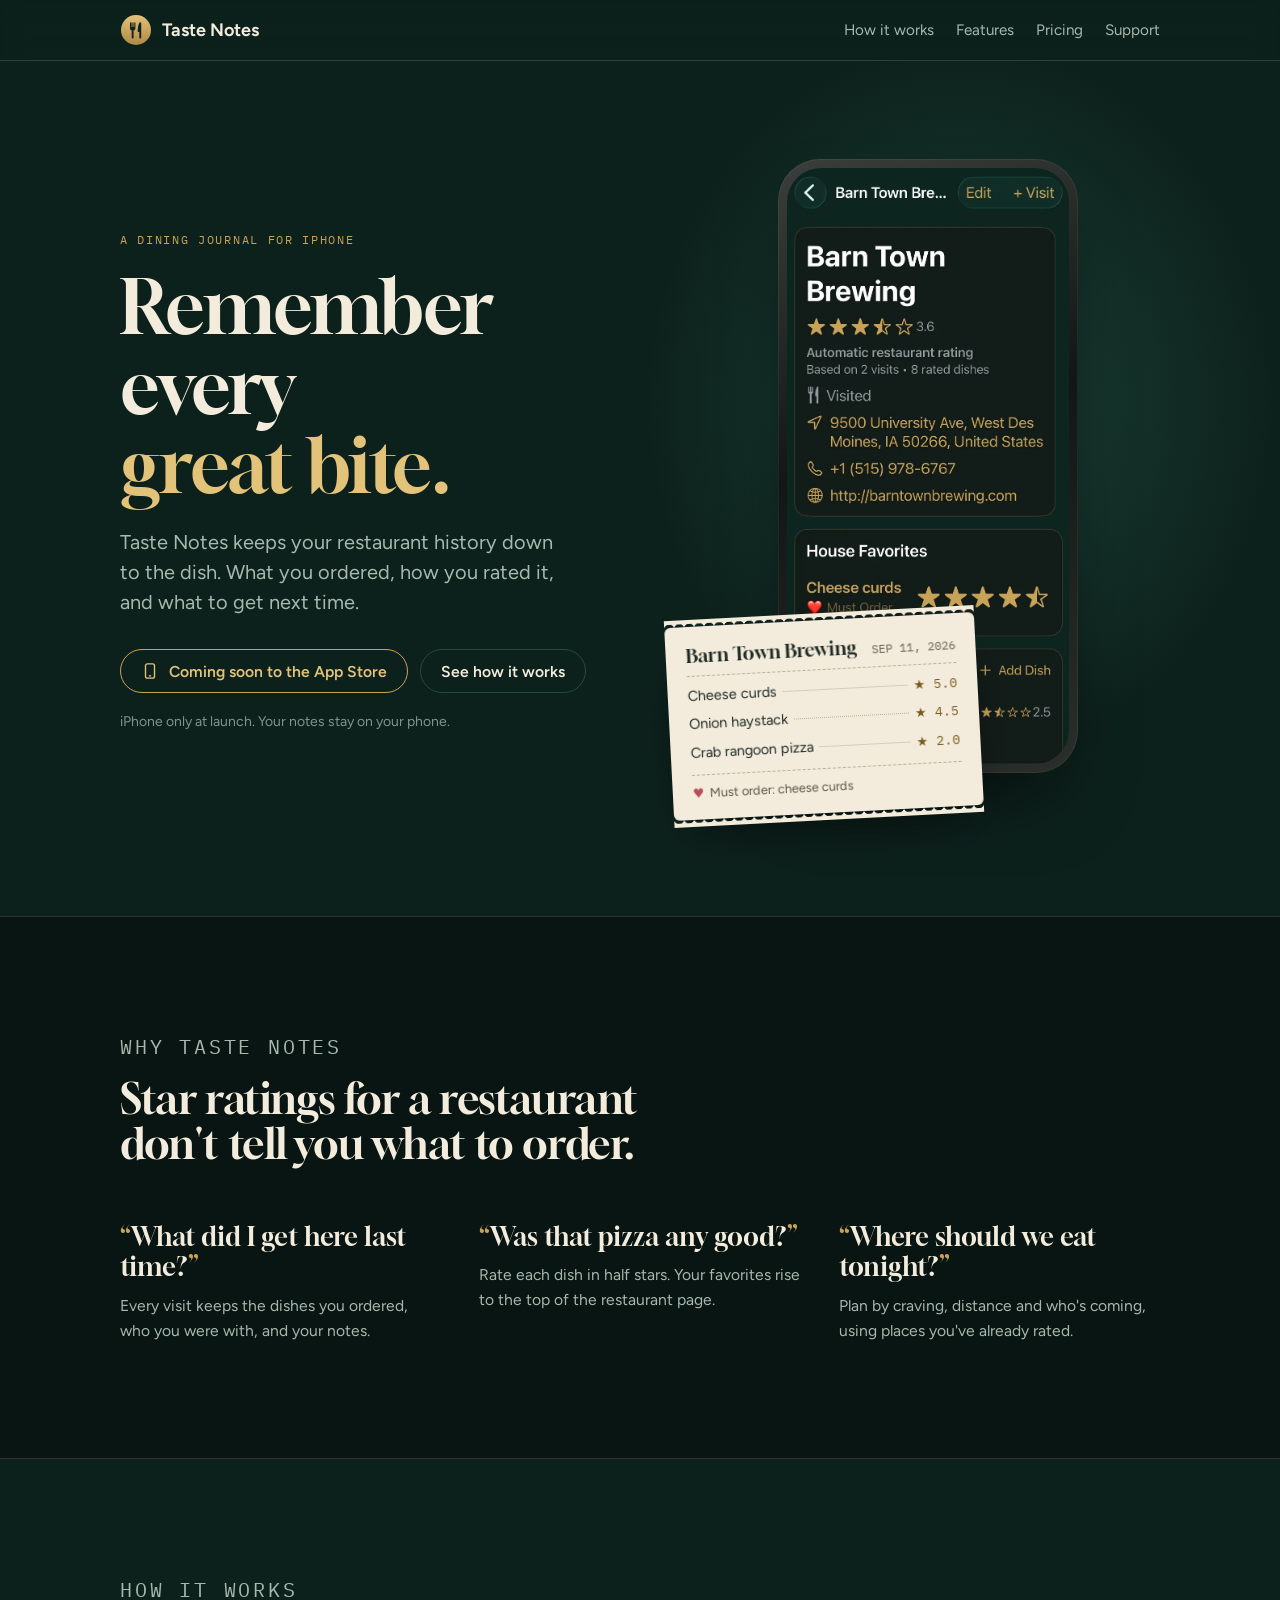
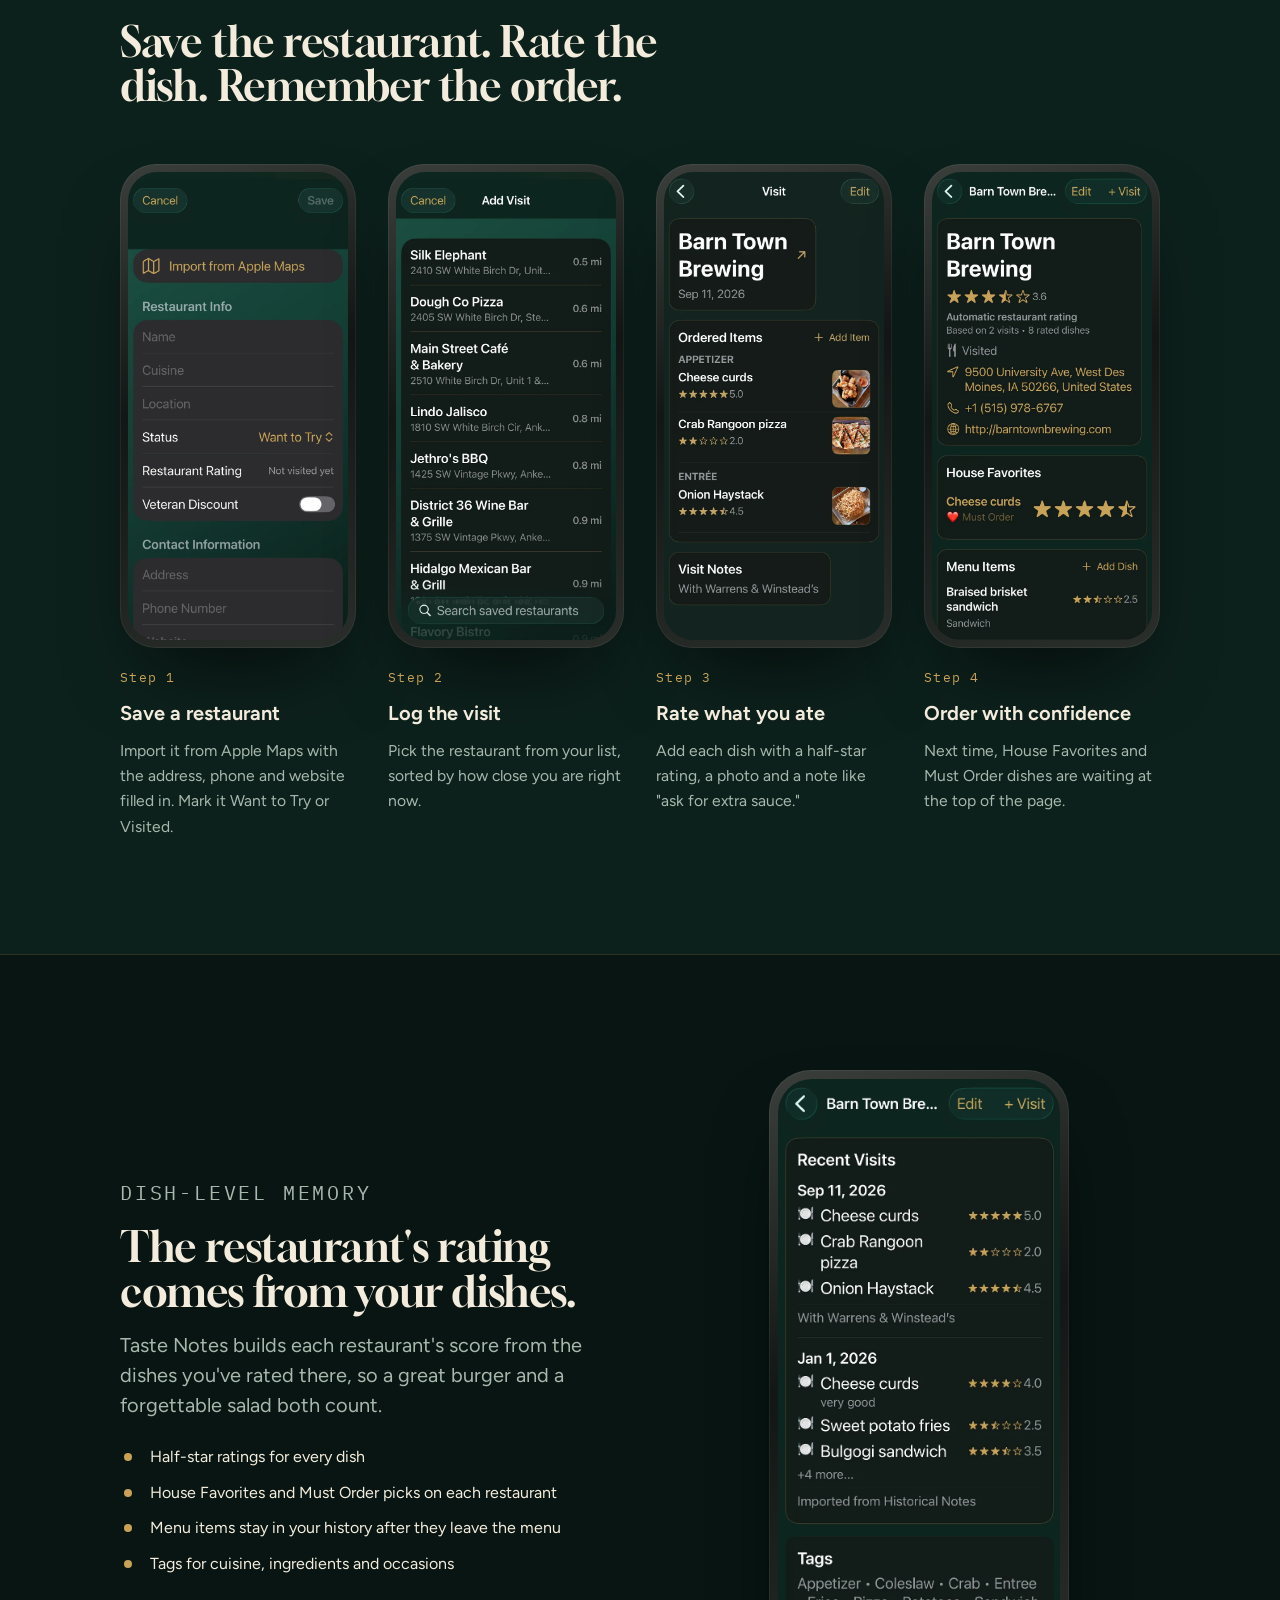
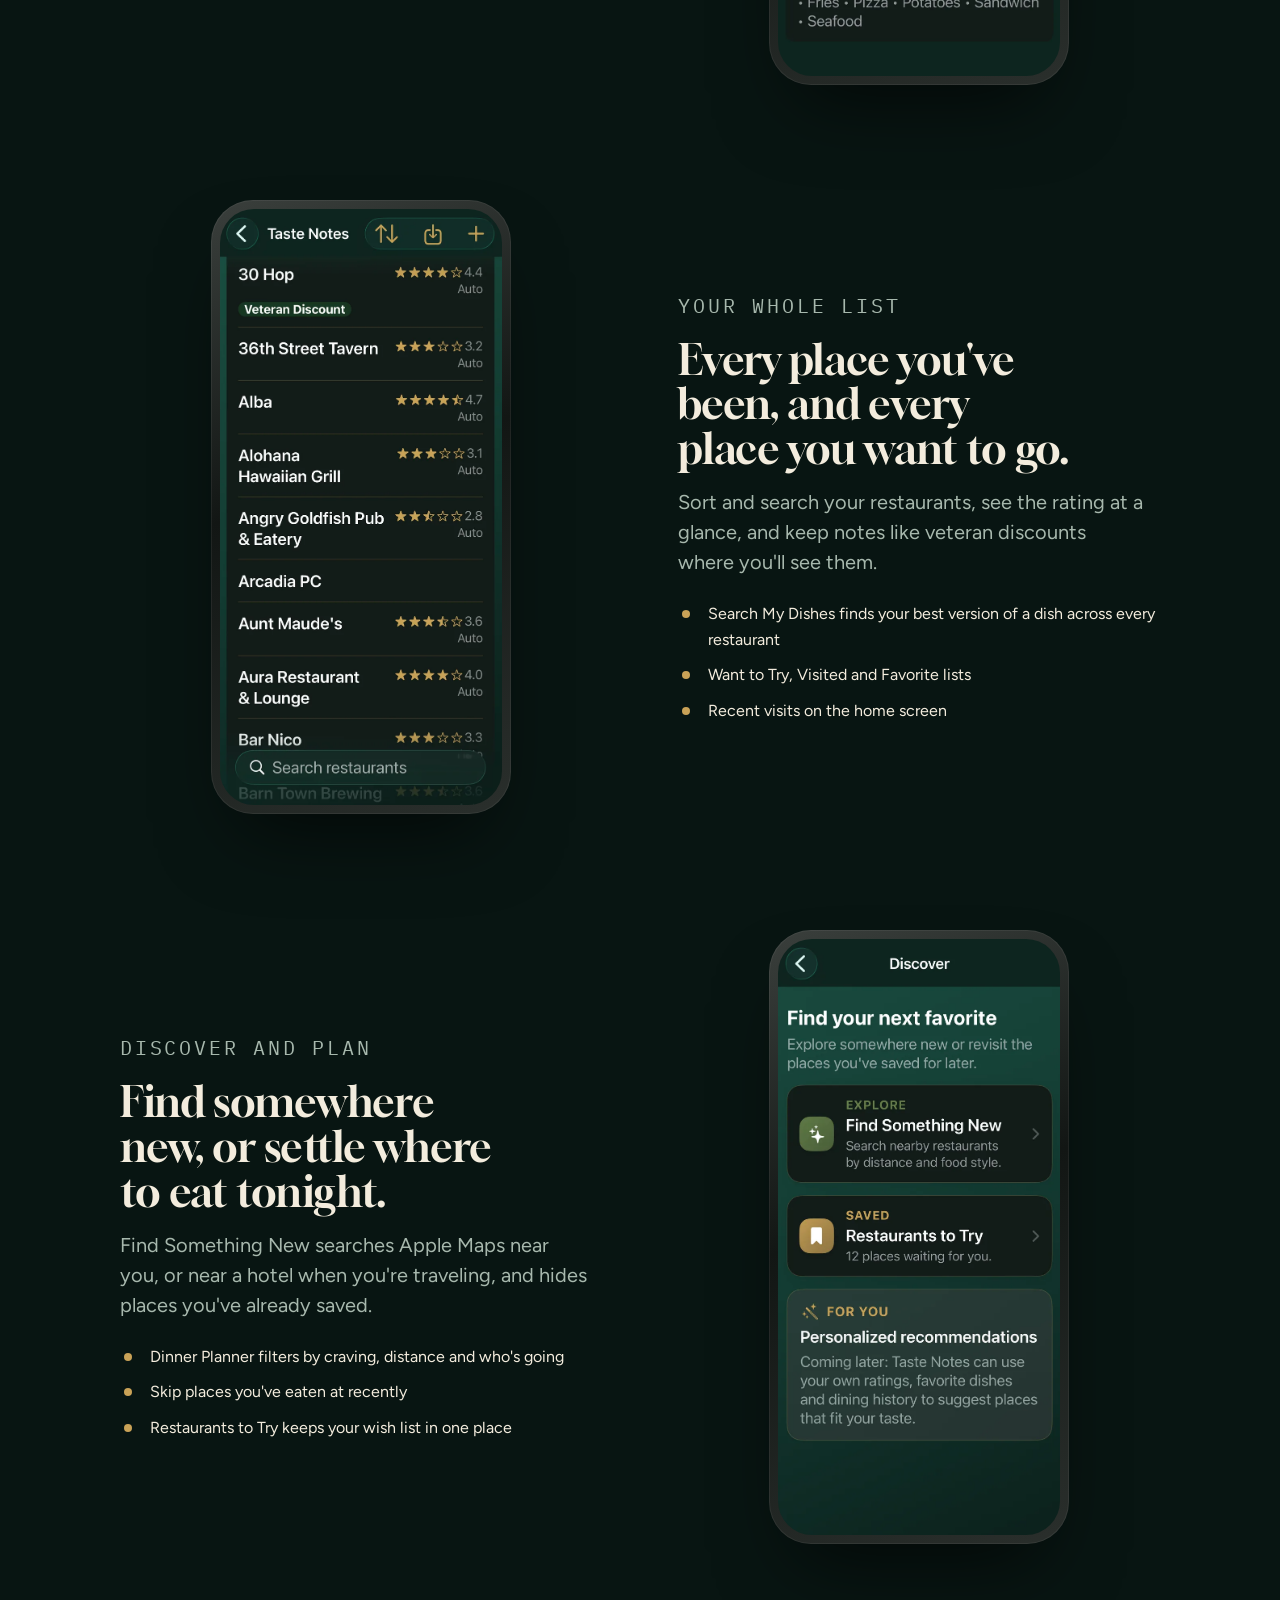
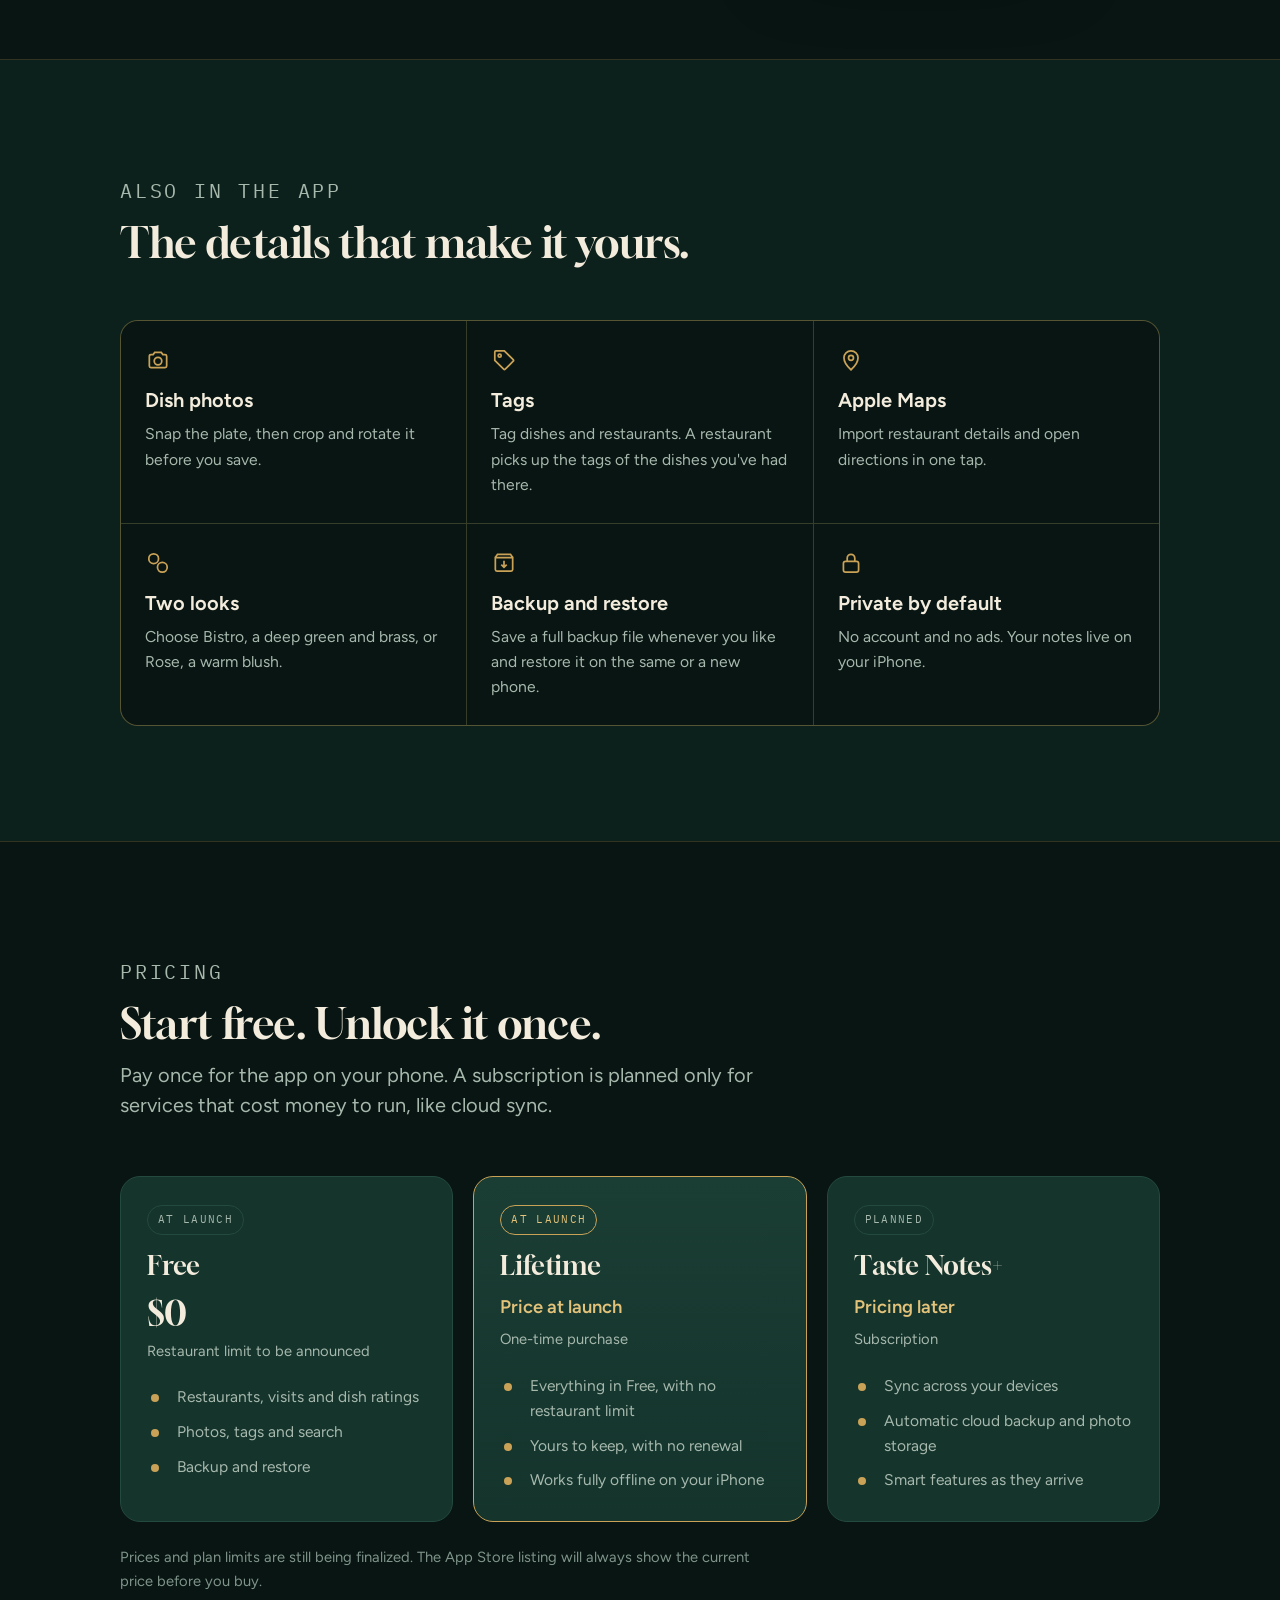
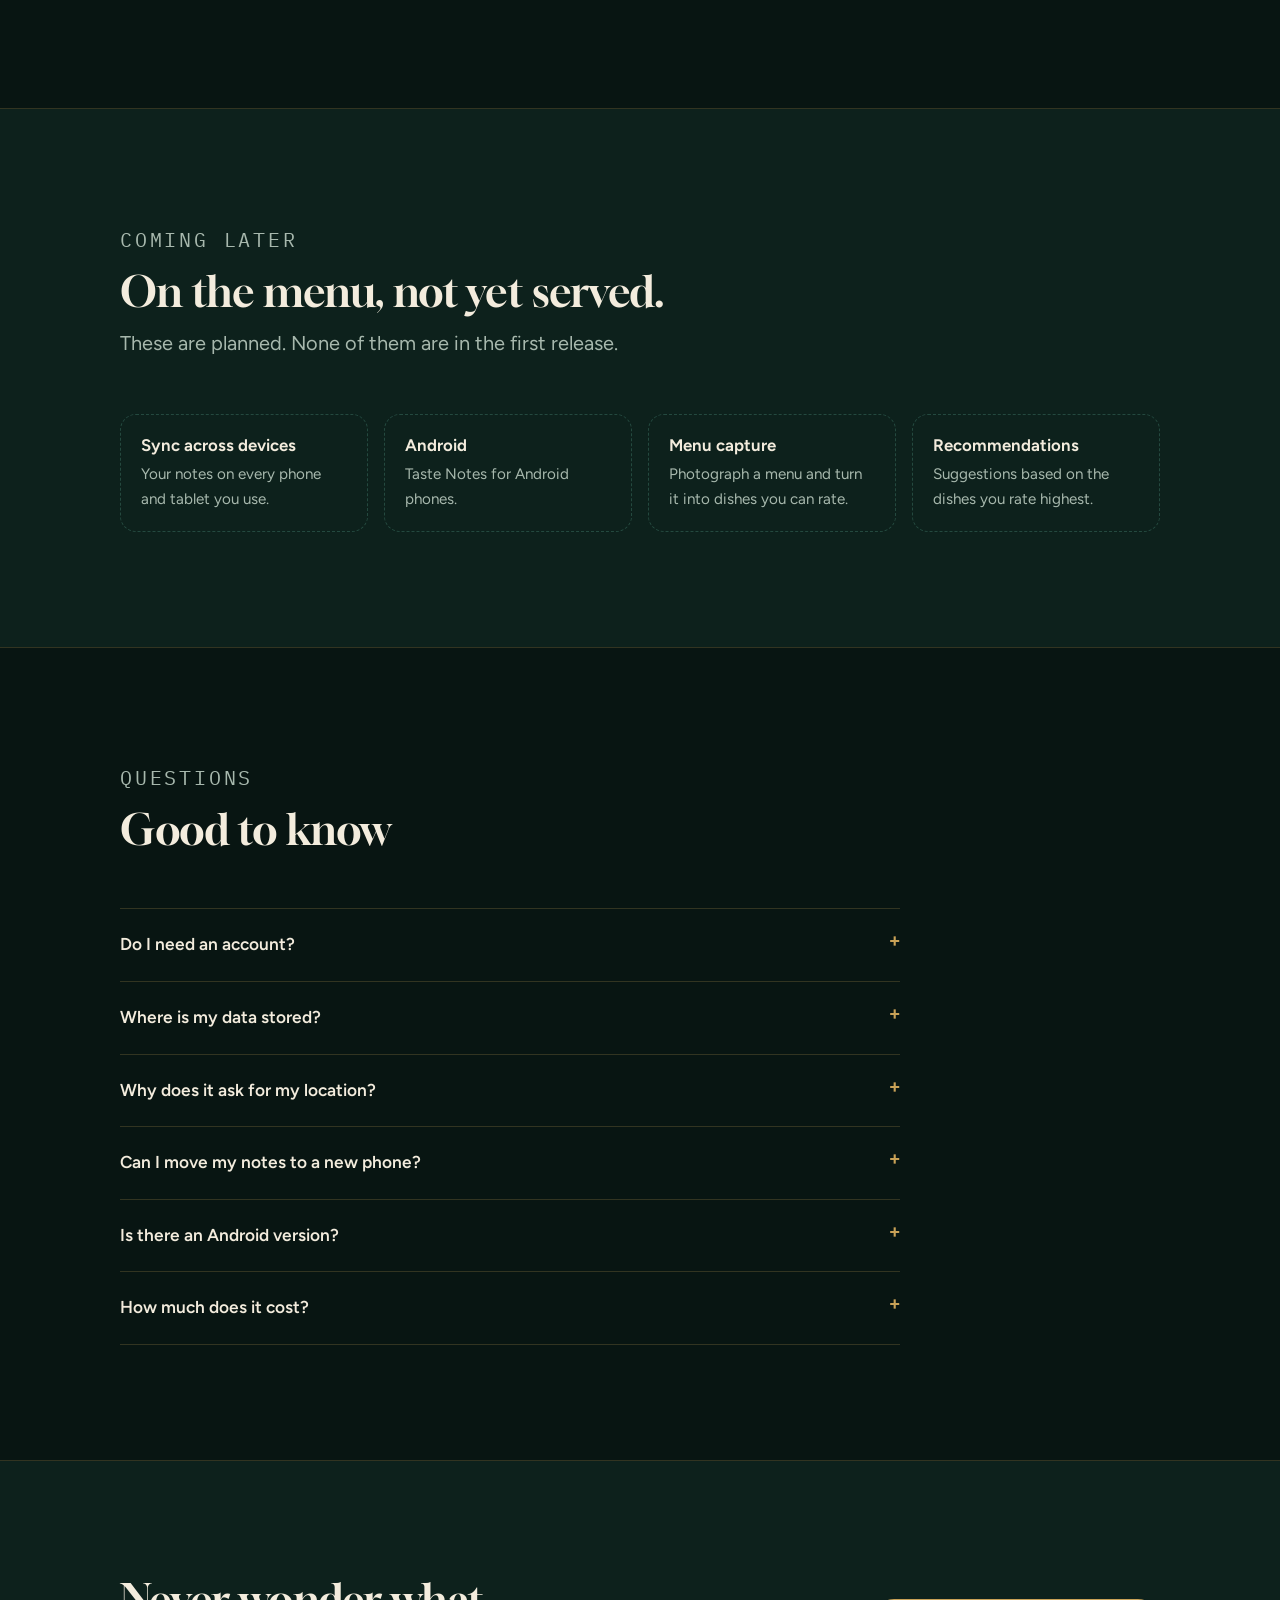
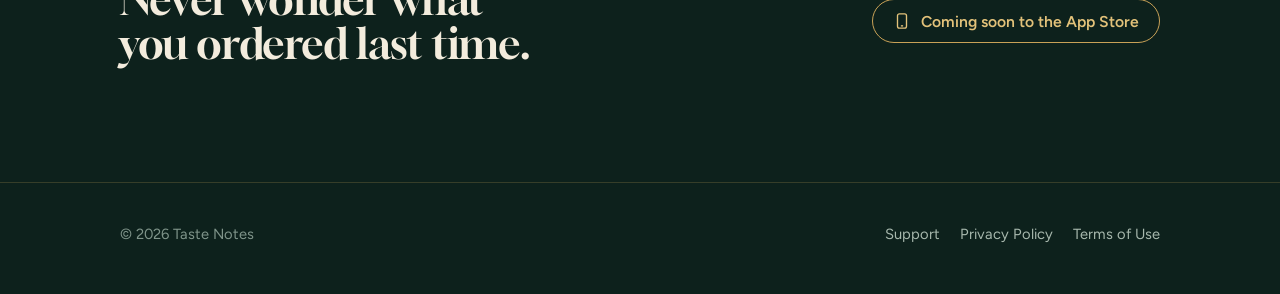
==== index.html @ 9aec2a10 "Add Taste Notes marketing site: landing, privacy, terms, support Co-Authored-By: Claude Opus 5.5 <no" ====
<!doctype html>
<html lang="en">
<head>
<meta charset="utf-8">
<meta name="viewport" content="width=device-width, initial-scale=1, viewport-fit=cover">
<title>Taste Notes</title>
<meta name="description" content="Taste Notes is an iPhone app for remembering restaurants down to the dish: what you ordered, how you rated it, and what to get next time.">
<meta property="og:title" content="Taste Notes: remember every great bite">
<meta property="og:description" content="Your personal restaurant history, down to the dish. For iPhone.">
<meta property="og:image" content="assets/og.jpg">
<meta name="theme-color" content="#0d211c">
<link rel="icon" href="assets/icon.svg" type="image/svg+xml">
<link rel="preconnect" href="https://fonts.googleapis.com">
<link rel="preconnect" href="https://fonts.gstatic.com" crossorigin>
<link rel="stylesheet" href="https://fonts.googleapis.com/css2?family=Gloock&family=Figtree:wght@400;500;600;700&family=IBM+Plex+Mono:wght@400;500&display=swap">
<link rel="stylesheet" href="assets/site.css">
</head>
<body>

<header class="site-head">
  <div class="wrap">
    <a class="brand" href="index.html"><img src="assets/icon.svg" alt="" width="32" height="32">Taste Notes</a>
    <nav class="nav" aria-label="Main">
      <a class="opt" href="#how">How it works</a>
      <a class="opt" href="#features">Features</a>
      <a href="#pricing">Pricing</a>
      <a href="support.html">Support</a>
    </nav>
  </div>
</header>

<main>

<!-- HERO -->
<section class="hero">
  <div class="wrap">
    <div>
      <p class="eyebrow">A dining journal for iPhone</p>
      <h1>Remember every <em>great bite.</em></h1>
      <p class="lede">Taste Notes keeps your restaurant history down to the dish. What you ordered, how you rated it, and what to get next time.</p>
      <div class="actions">
        <a class="btn btn-brass" data-appstore aria-disabled="true">
          <svg viewBox="0 0 24 24" fill="none" stroke="currentColor" stroke-width="1.8" aria-hidden="true"><rect x="6" y="2.5" width="12" height="19" rx="2.5"/><path d="M10.5 18.5h3"/></svg>
          <span data-appstore-label>Coming soon to the App Store</span>
        </a>
        <a class="btn btn-ghost" href="#how">See how it works</a>
      </div>
      <p class="fine">iPhone only at launch. Your notes stay on your phone.</p>
    </div>

    <div class="stage">
      <div class="phone"><img src="assets/screens/restaurant.webp" alt="Taste Notes restaurant page for Barn Town Brewing, showing a 3.6 automatic rating, House Favorites and menu items" width="720" height="1475"></div>
      <aside class="ticket" aria-label="Example visit">
        <div class="t-head"><span class="t-name">Barn Town Brewing</span><span class="t-date">SEP 11, 2026</span></div>
        <ul>
          <li><span class="dish">Cheese curds</span><span class="lead"></span><span class="score">★ 5.0</span></li>
          <li><span class="dish">Onion haystack</span><span class="lead"></span><span class="score">★ 4.5</span></li>
          <li><span class="dish">Crab rangoon pizza</span><span class="lead"></span><span class="score">★ 2.0</span></li>
        </ul>
        <div class="t-foot"><span class="heart">♥</span> Must order: cheese curds</div>
      </aside>
    </div>
  </div>
</section>

<!-- QUESTIONS -->
<section class="section band" aria-labelledby="q-title">
  <div class="wrap">
    <div class="section-head">
      <p class="eyebrow" id="q-title">Why Taste Notes</p>
      <h2>Star ratings for a restaurant don't tell you what to order.</h2>
    </div>
    <div class="questions">
      <div>
        <blockquote>What did I get here last time?</blockquote>
        <p>Every visit keeps the dishes you ordered, who you were with, and your notes.</p>
      </div>
      <div>
        <blockquote>Was that pizza any good?</blockquote>
        <p>Rate each dish in half stars. Your favorites rise to the top of the restaurant page.</p>
      </div>
      <div>
        <blockquote>Where should we eat tonight?</blockquote>
        <p>Plan by craving, distance and who's coming, using places you've already rated.</p>
      </div>
    </div>
  </div>
</section>

<!-- HOW IT WORKS -->
<section class="section" id="how" aria-labelledby="how-title">
  <div class="wrap">
    <div class="section-head">
      <p class="eyebrow">How it works</p>
      <h2 id="how-title">Save the restaurant. Rate the dish. Remember the order.</h2>
    </div>
    <ol class="steps">
      <li>
        <div class="phone sm"><img src="assets/screens/add-restaurant.webp" alt="Add Restaurant screen with Import from Apple Maps" loading="lazy" width="720" height="1475"></div>
        <span class="num"></span>
        <h3>Save a restaurant</h3>
        <p>Import it from Apple Maps with the address, phone and website filled in. Mark it Want to Try or Visited.</p>
      </li>
      <li>
        <div class="phone sm"><img src="assets/screens/add-visit.webp" alt="Add Visit screen listing saved restaurants sorted by distance" loading="lazy" width="720" height="1475"></div>
        <span class="num"></span>
        <h3>Log the visit</h3>
        <p>Pick the restaurant from your list, sorted by how close you are right now.</p>
      </li>
      <li>
        <div class="phone sm"><img src="assets/screens/visit.webp" alt="Visit screen with ordered items, photos and star ratings" loading="lazy" width="720" height="1475"></div>
        <span class="num"></span>
        <h3>Rate what you ate</h3>
        <p>Add each dish with a half-star rating, a photo and a note like "ask for extra sauce."</p>
      </li>
      <li>
        <div class="phone sm"><img src="assets/screens/restaurant.webp" alt="Restaurant page with House Favorites" loading="lazy" width="720" height="1475"></div>
        <span class="num"></span>
        <h3>Order with confidence</h3>
        <p>Next time, House Favorites and Must Order dishes are waiting at the top of the page.</p>
      </li>
    </ol>
  </div>
</section>

<!-- FEATURES -->
<section class="section band" id="features" aria-label="Features">
  <div class="wrap">

    <div class="feature">
      <div class="copy">
        <p class="eyebrow">Dish-level memory</p>
        <h2>The restaurant's rating comes from your dishes.</h2>
        <p>Taste Notes builds each restaurant's score from the dishes you've rated there, so a great burger and a forgettable salad both count.</p>
        <ul class="checks">
          <li>Half-star ratings for every dish</li>
          <li>House Favorites and Must Order picks on each restaurant</li>
          <li>Menu items stay in your history after they leave the menu</li>
          <li>Tags for cuisine, ingredients and occasions</li>
        </ul>
      </div>
      <div class="media"><div class="phone"><img src="assets/screens/history.webp" alt="Recent visits at Barn Town Brewing with each dish's rating" loading="lazy" width="720" height="1475"></div></div>
    </div>

    <div class="feature flip">
      <div class="copy">
        <p class="eyebrow">Your whole list</p>
        <h2>Every place you've been, and every place you want to go.</h2>
        <p>Sort and search your restaurants, see the rating at a glance, and keep notes like veteran discounts where you'll see them.</p>
        <ul class="checks">
          <li>Search My Dishes finds your best version of a dish across every restaurant</li>
          <li>Want to Try, Visited and Favorite lists</li>
          <li>Recent visits on the home screen</li>
        </ul>
      </div>
      <div class="media"><div class="phone"><img src="assets/screens/restaurants.webp" alt="Restaurant list with automatic star ratings" loading="lazy" width="720" height="1475"></div></div>
    </div>

    <div class="feature">
      <div class="copy">
        <p class="eyebrow">Discover and plan</p>
        <h2>Find somewhere new, or settle where to eat tonight.</h2>
        <p>Find Something New searches Apple Maps near you, or near a hotel when you're traveling, and hides places you've already saved.</p>
        <ul class="checks">
          <li>Dinner Planner filters by craving, distance and who's going</li>
          <li>Skip places you've eaten at recently</li>
          <li>Restaurants to Try keeps your wish list in one place</li>
        </ul>
      </div>
      <div class="media"><div class="phone"><img src="assets/screens/discover.webp" alt="Discover screen with Find Something New and Restaurants to Try" loading="lazy" width="720" height="1475"></div></div>
    </div>

  </div>
</section>

<!-- MINI FEATURES -->
<section class="section" aria-labelledby="more-title">
  <div class="wrap">
    <div class="section-head">
      <p class="eyebrow">Also in the app</p>
      <h2 id="more-title">The details that make it yours.</h2>
    </div>
    <div class="minis">
      <div class="mini">
        <svg viewBox="0 0 24 24" fill="none" stroke="currentColor" stroke-width="1.6" aria-hidden="true"><path d="M4 8.5A1.5 1.5 0 0 1 5.5 7h2l1.5-2h6l1.5 2h2A1.5 1.5 0 0 1 20 8.5v9a1.5 1.5 0 0 1-1.5 1.5h-13A1.5 1.5 0 0 1 4 17.5z"/><circle cx="12" cy="13" r="3.5"/></svg>
        <h3>Dish photos</h3>
        <p>Snap the plate, then crop and rotate it before you save.</p>
      </div>
      <div class="mini">
        <svg viewBox="0 0 24 24" fill="none" stroke="currentColor" stroke-width="1.6" aria-hidden="true"><path d="M3.5 12.3V4.5a1 1 0 0 1 1-1h7.8l8.2 8.2a1 1 0 0 1 0 1.4l-7.4 7.4a1 1 0 0 1-1.4 0z"/><circle cx="8" cy="8" r="1.4"/></svg>
        <h3>Tags</h3>
        <p>Tag dishes and restaurants. A restaurant picks up the tags of the dishes you've had there.</p>
      </div>
      <div class="mini">
        <svg viewBox="0 0 24 24" fill="none" stroke="currentColor" stroke-width="1.6" aria-hidden="true"><path d="M12 21s-6.5-5.6-6.5-11a6.5 6.5 0 0 1 13 0c0 5.4-6.5 11-6.5 11z"/><circle cx="12" cy="10" r="2.3"/></svg>
        <h3>Apple Maps</h3>
        <p>Import restaurant details and open directions in one tap.</p>
      </div>
      <div class="mini">
        <svg viewBox="0 0 24 24" fill="none" stroke="currentColor" stroke-width="1.6" aria-hidden="true"><circle cx="8" cy="8" r="4.5"/><circle cx="16" cy="16" r="4.5"/></svg>
        <h3>Two looks</h3>
        <p>Choose Bistro, a deep green and brass, or Rose, a warm blush.</p>
      </div>
      <div class="mini">
        <svg viewBox="0 0 24 24" fill="none" stroke="currentColor" stroke-width="1.6" aria-hidden="true"><path d="M4 7h16v11a1.5 1.5 0 0 1-1.5 1.5h-13A1.5 1.5 0 0 1 4 18z"/><path d="M4 7l2-3h12l2 3M12 10v6M9.5 13.5 12 16l2.5-2.5"/></svg>
        <h3>Backup and restore</h3>
        <p>Save a full backup file whenever you like and restore it on the same or a new phone.</p>
      </div>
      <div class="mini">
        <svg viewBox="0 0 24 24" fill="none" stroke="currentColor" stroke-width="1.6" aria-hidden="true"><rect x="5" y="10.5" width="14" height="10" rx="2"/><path d="M8.5 10.5V7.5a3.5 3.5 0 0 1 7 0v3"/></svg>
        <h3>Private by default</h3>
        <p>No account and no ads. Your notes live on your iPhone.</p>
      </div>
    </div>
  </div>
</section>

<!-- PRICING -->
<section class="section band" id="pricing" aria-labelledby="pricing-title">
  <div class="wrap">
    <div class="section-head">
      <p class="eyebrow">Pricing</p>
      <h2 id="pricing-title">Start free. Unlock it once.</h2>
      <p>Pay once for the app on your phone. A subscription is planned only for services that cost money to run, like cloud sync.</p>
    </div>
    <div class="plans">
      <article class="plan">
        <span class="status" data-status="free">At launch</span>
        <h3>Free</h3>
        <div class="price" data-price="free">$0</div>
        <p class="price-sub" data-note="free">Restaurant limit to be announced</p>
        <ul class="checks">
          <li>Restaurants, visits and dish ratings</li>
          <li>Photos, tags and search</li>
          <li>Backup and restore</li>
        </ul>
      </article>
      <article class="plan feat">
        <span class="status" data-status="lifetime">At launch</span>
        <h3>Lifetime</h3>
        <div class="price is-tba" data-price="lifetime">Price at launch</div>
        <p class="price-sub" data-note="lifetime">One-time purchase</p>
        <ul class="checks">
          <li>Everything in Free, with no restaurant limit</li>
          <li>Yours to keep, with no renewal</li>
          <li>Works fully offline on your iPhone</li>
        </ul>
      </article>
      <article class="plan">
        <span class="status" data-status="plus">Planned</span>
        <h3>Taste Notes+</h3>
        <div class="price is-tba" data-price="plus">Pricing later</div>
        <p class="price-sub" data-price="plus-yearly" hidden></p>
        <p class="price-sub" data-note="plus">Subscription</p>
        <ul class="checks">
          <li>Sync across your devices</li>
          <li>Automatic cloud backup and photo storage</li>
          <li>Smart features as they arrive</li>
        </ul>
      </article>
    </div>
    <p class="plans-note">Prices and plan limits are still being finalized. The App Store listing will always show the current price before you buy.</p>
  </div>
</section>

<!-- COMING LATER -->
<section class="section" id="roadmap" aria-labelledby="later-title">
  <div class="wrap">
    <div class="section-head">
      <p class="eyebrow">Coming later</p>
      <h2 id="later-title">On the menu, not yet served.</h2>
      <p>These are planned. None of them are in the first release.</p>
    </div>
    <div class="later">
      <div><h3>Sync across devices</h3><p>Your notes on every phone and tablet you use.</p></div>
      <div><h3>Android</h3><p>Taste Notes for Android phones.</p></div>
      <div><h3>Menu capture</h3><p>Photograph a menu and turn it into dishes you can rate.</p></div>
      <div><h3>Recommendations</h3><p>Suggestions based on the dishes you rate highest.</p></div>
    </div>
  </div>
</section>

<!-- FAQ -->
<section class="section band" id="faq" aria-labelledby="faq-title">
  <div class="wrap">
    <div class="section-head">
      <p class="eyebrow">Questions</p>
      <h2 id="faq-title">Good to know</h2>
    </div>
    <div class="faq">
      <details>
        <summary>Do I need an account?</summary>
        <p>No. Open the app and start adding restaurants. There's no sign-up.</p>
      </details>
      <details>
        <summary>Where is my data stored?</summary>
        <p>On your iPhone. Taste Notes doesn't send your restaurants, ratings or photos to us. You can save a backup file any time from Settings.</p>
      </details>
      <details>
        <summary>Why does it ask for my location?</summary>
        <p>To sort your saved restaurants by distance and to search Apple Maps for places nearby. It's only used while the app is open, and you can say no and still use everything else.</p>
      </details>
      <details>
        <summary>Can I move my notes to a new phone?</summary>
        <p>Yes. Create a backup in Settings, move the file to your new phone, and restore it there.</p>
      </details>
      <details>
        <summary>Is there an Android version?</summary>
        <p>Not yet. Taste Notes launches on iPhone first. Android is on the roadmap.</p>
      </details>
      <details>
        <summary>How much does it cost?</summary>
        <p>There will be a free version and a one-time Lifetime unlock. Final prices will be on this page and in the App Store at launch.</p>
      </details>
    </div>
  </div>
</section>

<!-- CLOSER -->
<section class="section">
  <div class="wrap closer">
    <h2>Never wonder what you ordered last time.</h2>
    <a class="btn btn-brass" data-appstore aria-disabled="true">
      <svg viewBox="0 0 24 24" fill="none" stroke="currentColor" stroke-width="1.8" aria-hidden="true"><rect x="6" y="2.5" width="12" height="19" rx="2.5"/><path d="M10.5 18.5h3"/></svg>
      <span data-appstore-label>Coming soon to the App Store</span>
    </a>
  </div>
</section>

</main>

<footer class="site-foot">
  <div class="wrap">
    <span>© <span data-year>2026</span> Taste Notes</span>
    <nav aria-label="Footer">
      <a href="support.html">Support</a>
      <a href="privacy.html">Privacy Policy</a>
      <a href="terms.html">Terms of Use</a>
    </nav>
  </div>
</footer>

<script src="site.config.js"></script>
<script src="assets/site.js"></script>
</body>
</html>
---- assets/site.css ----
/* Taste Notes — site styles. Palette follows the app's Bistro theme. */
:root {
  color-scheme: dark;
  --pine: #0d211c;        /* page ground */
  --pine-deep: #081512;   /* sunken bands */
  --bottle: #14342c;      /* raised surfaces */
  --bottle-edge: #24493f;
  --brass: #c9a257;       /* accent */
  --brass-hi: #e3c27a;
  --linen: #f3ecdd;       /* text */
  --sage: #a7b8ad;        /* secondary text */
  --sage-dim: #7f948a;
  --rose: #d9848d;        /* "Must Order" heart only */
  --rule: rgba(201, 162, 87, 0.22);

  --f-display: "Gloock", "Iowan Old Style", Georgia, serif;
  --f-body: "Figtree", -apple-system, "Segoe UI", system-ui, sans-serif;
  --f-mono: "IBM Plex Mono", ui-monospace, "SF Mono", Menlo, monospace;

  --step--1: 0.875rem;
  --step-0: 1.0625rem;
  --step-1: 1.25rem;
  --step-2: 1.6rem;
  --step-3: clamp(1.9rem, 1.4rem + 2vw, 2.6rem);
  --step-4: clamp(2.6rem, 1.6rem + 4.4vw, 4.6rem);

  --wrap: 1120px;
  --gutter: clamp(16px, 4vw, 40px);
}

* { box-sizing: border-box; }
html { scroll-behavior: smooth; }
@media (prefers-reduced-motion: reduce) { html { scroll-behavior: auto; } }

body {
  margin: 0;
  background: var(--pine);
  color: var(--linen);
  font-family: var(--f-body);
  font-size: var(--step-0);
  line-height: 1.6;
  -webkit-font-smoothing: antialiased;
}
img { max-width: 100%; display: block; }
a { color: var(--brass-hi); text-underline-offset: 3px; text-decoration-thickness: 1px; }
a:hover { color: var(--linen); }
:focus-visible { outline: 2px solid var(--brass-hi); outline-offset: 3px; border-radius: 4px; }

h1, h2, h3 { font-family: var(--f-display); font-weight: 400; line-height: 1.08; margin: 0; text-wrap: balance; letter-spacing: -0.01em; }
h3 { font-family: var(--f-body); font-weight: 650; font-size: var(--step-1); line-height: 1.3; letter-spacing: 0; }
p { margin: 0; }

.wrap { max-width: var(--wrap); margin-inline: auto; padding-inline: var(--gutter); }
.eyebrow {
  font-family: var(--f-mono); font-size: 0.75rem; letter-spacing: 0.14em;
  text-transform: uppercase; color: var(--brass);
}
.lede { color: var(--sage); font-size: var(--step-1); line-height: 1.5; max-width: 34ch; }
.muted { color: var(--sage); }

/* ---------- Header ---------- */
.site-head {
  position: sticky; top: env(safe-area-inset-top, 0px); z-index: 20;
  background: rgba(13, 33, 28, 0.86);
  backdrop-filter: blur(12px); -webkit-backdrop-filter: blur(12px);
  border-bottom: 1px solid var(--rule);
}
.site-head .wrap { display: flex; align-items: center; gap: 24px; padding-block: 14px; }
.brand { display: flex; align-items: center; gap: 10px; color: var(--linen); text-decoration: none; font-weight: 650; font-size: 1.125rem; }
.brand img { width: 32px; height: 32px; }
.nav { display: flex; gap: 22px; margin-left: auto; }
.nav a { color: var(--sage); text-decoration: none; font-size: 0.95rem; }
.nav a:hover, .nav a[aria-current="page"] { color: var(--linen); }
@media (max-width: 720px) { .nav .opt { display: none; } .nav { gap: 16px; } }

/* ---------- Buttons ---------- */
.btn {
  display: inline-flex; align-items: center; gap: 10px;
  padding: 12px 20px; border-radius: 999px;
  font: 600 0.98rem/1 var(--f-body); text-decoration: none;
  border: 1px solid transparent; cursor: pointer;
  transition: transform .15s ease, background .15s ease;
}
.btn-brass { background: linear-gradient(180deg, var(--brass-hi), var(--brass)); color: #1a1408; }
.btn-brass:hover { color: #1a1408; transform: translateY(-1px); }
.btn-ghost { border-color: var(--bottle-edge); color: var(--linen); }
.btn-ghost:hover { background: var(--bottle); color: var(--linen); }
.btn svg { width: 18px; height: 18px; flex: none; }
.btn.is-soon { background: transparent; color: var(--brass-hi); border-color: var(--brass); cursor: default; }
.btn.is-soon:hover { transform: none; }

/* ---------- Hero ---------- */
.hero { padding-block: clamp(48px, 7vw, 96px) clamp(56px, 8vw, 110px); position: relative; overflow: hidden; }
.hero::before {
  content: ""; position: absolute; inset: -20% -10% auto auto; width: 70%; height: 120%;
  background: radial-gradient(closest-side, rgba(40, 96, 78, 0.55), transparent 70%);
  pointer-events: none;
}
.hero .wrap { display: grid; grid-template-columns: 1.05fr 0.95fr; gap: clamp(32px, 5vw, 72px); align-items: center; position: relative; }
.hero h1 { font-size: var(--step-4); margin-block: 18px 22px; }
.hero h1 em { font-style: normal; color: var(--brass-hi); }
.hero .actions { display: flex; flex-wrap: wrap; gap: 12px; margin-top: 32px; }
.hero .fine { margin-top: 18px; font-size: var(--step--1); color: var(--sage-dim); }
@media (max-width: 860px) { .hero .wrap { grid-template-columns: 1fr; } }

.stage { position: relative; display: flex; justify-content: center; padding-block: 8px 40px; }

/* Phone frame */
.phone {
  width: min(300px, 78vw); aspect-ratio: 720 / 1475;
  border-radius: 42px; padding: 9px;
  background: linear-gradient(160deg, #3a3f3c, #121614 45%, #2a2f2c);
  box-shadow: 0 40px 80px -30px rgba(0,0,0,.7), 0 0 0 1px rgba(255,255,255,.06) inset;
  max-width: 100%;
}
.phone img { width: 100%; height: 100%; object-fit: cover; object-position: top; border-radius: 34px; }
.phone.sm { width: min(240px, 70vw); border-radius: 36px; padding: 8px; }
.phone.sm img { border-radius: 29px; }

/* The order ticket: menu-style card with dotted leaders */
.ticket {
  position: absolute; left: -6%; bottom: 0; width: min(310px, 86%);
  background: var(--linen); color: #1f2a25;
  border-radius: 6px; padding: 18px 20px 16px;
  box-shadow: 0 24px 50px -18px rgba(0,0,0,.6);
  transform: rotate(-3deg);
  font-size: 0.9rem;
}
.ticket::before, .ticket::after {
  content: ""; position: absolute; left: 0; right: 0; height: 8px;
  background: radial-gradient(circle at 5px -1px, transparent 5px, var(--linen) 5.5px) 0 0 / 10px 8px repeat-x;
}
.ticket::before { top: -7px; transform: rotate(180deg); }
.ticket::after { bottom: -7px; }
.ticket .t-head { display: flex; justify-content: space-between; align-items: baseline; gap: 8px; border-bottom: 1px dashed #b9ad93; padding-bottom: 8px; margin-bottom: 8px; }
.ticket .t-name { font-family: var(--f-display); font-size: 1.2rem; line-height: 1.1; }
.ticket .t-date { font-family: var(--f-mono); font-size: 0.72rem; color: #6d6552; white-space: nowrap; }
.ticket ul { list-style: none; margin: 0; padding: 0; display: grid; gap: 5px; }
.ticket li { display: flex; align-items: baseline; gap: 6px; }
.ticket li .dish { white-space: nowrap; }
.ticket li .lead { flex: 1; border-bottom: 1.5px dotted #b9ad93; transform: translateY(-4px); min-width: 12px; }
.ticket li .score { font-family: var(--f-mono); font-size: 0.8rem; white-space: nowrap; color: #7a5a1c; }
.ticket .t-foot { margin-top: 10px; padding-top: 8px; border-top: 1px dashed #b9ad93; font-size: 0.8rem; color: #5b5646; display: flex; gap: 6px; align-items: center; }
.ticket .heart { color: #b8505b; }
@media (max-width: 860px) { .ticket { left: 0; } }
@media (prefers-reduced-motion: no-preference) {
  .ticket { animation: settle .9s cubic-bezier(.2,.8,.2,1) .2s both; }
  @keyframes settle { from { transform: translateY(14px) rotate(-6deg); } to { transform: rotate(-3deg); } }
}

/* ---------- Sections ---------- */
.section { padding-block: clamp(64px, 9vw, 120px); }
.section.band { background: var(--pine-deep); border-block: 1px solid var(--rule); }
.section-head { display: grid; gap: 14px; max-width: 640px; margin-bottom: clamp(36px, 5vw, 56px); }
.section-head h2 { font-size: var(--step-3); }
.section-head p { color: var(--sage); font-size: var(--step-1); line-height: 1.5; }

/* Questions strip */
.questions { display: grid; grid-template-columns: repeat(3, 1fr); gap: clamp(20px, 3vw, 40px); }
.questions blockquote { margin: 0; font-family: var(--f-display); font-size: var(--step-2); line-height: 1.2; color: var(--linen); }
.questions blockquote::before { content: "\201C"; color: var(--brass); }
.questions blockquote::after { content: "\201D"; color: var(--brass); }
.questions p { margin-top: 10px; color: var(--sage); font-size: 0.98rem; }
@media (max-width: 760px) { .questions { grid-template-columns: 1fr; } }

/* Steps (a real sequence, so numbered) */
.steps { display: grid; grid-template-columns: repeat(4, 1fr); gap: clamp(20px, 2.5vw, 32px); list-style: none; margin: 0; padding: 0; counter-reset: step; }
.steps li { display: grid; gap: 12px; align-content: start; counter-increment: step; }
.steps .num { font-family: var(--f-mono); font-size: 0.8rem; color: var(--brass); letter-spacing: .1em; }
.steps .num::before { content: "Step " counter(step); }
.steps p { color: var(--sage); font-size: 0.98rem; }
.steps .phone { width: 100%; margin-bottom: 8px; }
@media (max-width: 900px) { .steps { grid-template-columns: repeat(2, 1fr); } }
@media (max-width: 480px) { .steps { grid-template-columns: 1fr; } .steps .phone { width: min(260px, 100%); } }

/* Feature rows */
.feature { display: grid; grid-template-columns: 1fr 1fr; gap: clamp(32px, 6vw, 88px); align-items: center; }
.feature + .feature { margin-top: clamp(72px, 9vw, 120px); }
.feature.flip .copy { order: 2; }
.feature .copy { display: grid; gap: 16px; }
.feature h2 { font-size: var(--step-3); }
.feature .copy > p { color: var(--sage); font-size: var(--step-1); line-height: 1.5; max-width: 36ch; }
.feature .media { display: flex; justify-content: center; }
.checks { list-style: none; padding: 0; margin: 8px 0 0; display: grid; gap: 10px; }
.checks li { display: grid; grid-template-columns: 20px 1fr; gap: 10px; color: var(--linen); font-size: 1rem; }
.checks li::before { content: ""; width: 8px; height: 8px; margin: 9px 0 0 4px; border-radius: 50%; background: var(--brass); }
@media (max-width: 820px) {
  .feature { grid-template-columns: 1fr; }
  .feature.flip .copy { order: 0; }
}

/* Small feature grid */
.minis { display: grid; grid-template-columns: repeat(3, 1fr); gap: 1px; background: var(--rule); border: 1px solid var(--rule); border-radius: 18px; overflow: hidden; }
.mini { background: var(--pine-deep); padding: 26px 24px; display: grid; gap: 8px; align-content: start; }
.mini p { color: var(--sage); font-size: 0.98rem; }
.mini svg { width: 26px; height: 26px; color: var(--brass); margin-bottom: 6px; }
@media (max-width: 860px) { .minis { grid-template-columns: repeat(2, 1fr); } }
@media (max-width: 520px) { .minis { grid-template-columns: 1fr; } }

/* Pricing */
.plans { display: grid; grid-template-columns: repeat(3, 1fr); gap: 20px; align-items: stretch; }
.plan { background: var(--bottle); border: 1px solid var(--bottle-edge); border-radius: 20px; padding: 28px 26px; display: grid; gap: 14px; align-content: start; }
.plan.feat { border-color: var(--brass); background: linear-gradient(180deg, #1a3d34, var(--bottle)); }
.plan .status { justify-self: start; font-family: var(--f-mono); font-size: 0.7rem; letter-spacing: .12em; text-transform: uppercase; padding: 5px 10px; border-radius: 999px; border: 1px solid var(--bottle-edge); color: var(--sage); }
.plan.feat .status { border-color: var(--brass); color: var(--brass-hi); }
.plan h3 { font-family: var(--f-display); font-weight: 400; font-size: var(--step-2); }
.plan .price { font-family: var(--f-display); font-size: 2.2rem; line-height: 1; }
.plan .price.is-tba { font-family: var(--f-body); font-size: 1.15rem; font-weight: 600; color: var(--brass-hi); line-height: 1.3; }
.plan .price-sub { color: var(--sage); font-size: 0.92rem; margin-top: -6px; }
.plan .checks li { font-size: 0.97rem; color: var(--sage); }
.plans-note { margin-top: 24px; color: var(--sage-dim); font-size: 0.92rem; max-width: 70ch; }
@media (max-width: 900px) { .plans { grid-template-columns: 1fr; max-width: 520px; } }

/* Roadmap */
.later { display: grid; grid-template-columns: repeat(auto-fit, minmax(220px, 1fr)); gap: 16px; }
.later div { border: 1px dashed var(--bottle-edge); border-radius: 16px; padding: 20px; display: grid; gap: 6px; align-content: start; }
.later h3 { font-size: 1.05rem; }
.later p { color: var(--sage); font-size: 0.95rem; }
.later-note { margin-top: 20px; color: var(--sage-dim); font-size: 0.92rem; }

/* FAQ */
.faq { display: grid; gap: 0; max-width: 780px; border-top: 1px solid var(--rule); }
.faq details { border-bottom: 1px solid var(--rule); padding-block: 4px; }
.faq summary { cursor: pointer; list-style: none; padding-block: 18px; font-weight: 600; font-size: 1.08rem; display: flex; justify-content: space-between; gap: 16px; }
.faq summary::-webkit-details-marker { display: none; }
.faq summary::after { content: "+"; font-family: var(--f-mono); color: var(--brass); font-size: 1.2rem; line-height: 1; }
.faq details[open] summary::after { content: "–"; }
.faq details p { color: var(--sage); padding-bottom: 20px; max-width: 64ch; }

/* Closing CTA */
.closer { text-align: left; display: grid; grid-template-columns: 1fr auto; gap: 32px; align-items: center; }
.closer h2 { font-size: var(--step-3); max-width: 18ch; }
@media (max-width: 720px) { .closer { grid-template-columns: 1fr; } }

/* Footer */
.site-foot { border-top: 1px solid var(--rule); padding-block: 40px 48px; color: var(--sage-dim); font-size: 0.92rem; }
.site-foot .wrap { display: flex; flex-wrap: wrap; gap: 20px 40px; justify-content: space-between; align-items: center; }
.site-foot nav { display: flex; flex-wrap: wrap; gap: 20px; }
.site-foot a { color: var(--sage); text-decoration: none; }
.site-foot a:hover { color: var(--linen); }

/* ---------- Document pages (Privacy, Terms, Support) ---------- */
.doc { padding-block: clamp(48px, 7vw, 88px) clamp(64px, 8vw, 110px); }
.doc .wrap { max-width: 760px; }
.doc h1 { font-size: var(--step-3); margin-block: 14px 10px; }
.doc .updated { font-family: var(--f-mono); font-size: 0.8rem; color: var(--sage-dim); }
.doc .summary { margin-block: 28px 8px; background: var(--bottle); border: 1px solid var(--bottle-edge); border-radius: 16px; padding: 20px 22px; }
.doc .summary p + p, .doc .summary ul { margin-top: 10px; }
.doc h2 { font-family: var(--f-body); font-weight: 650; font-size: 1.25rem; margin-top: 40px; margin-bottom: 10px; letter-spacing: 0; }
.doc p, .doc li { color: #d9d4c6; }
.doc p + p { margin-top: 12px; }
.doc ul { padding-left: 1.2em; margin: 10px 0 0; display: grid; gap: 6px; }
.doc strong { color: var(--linen); }
.doc .contact-card { margin-top: 20px; display: grid; gap: 6px; }
.doc .faq { margin-top: 12px; }
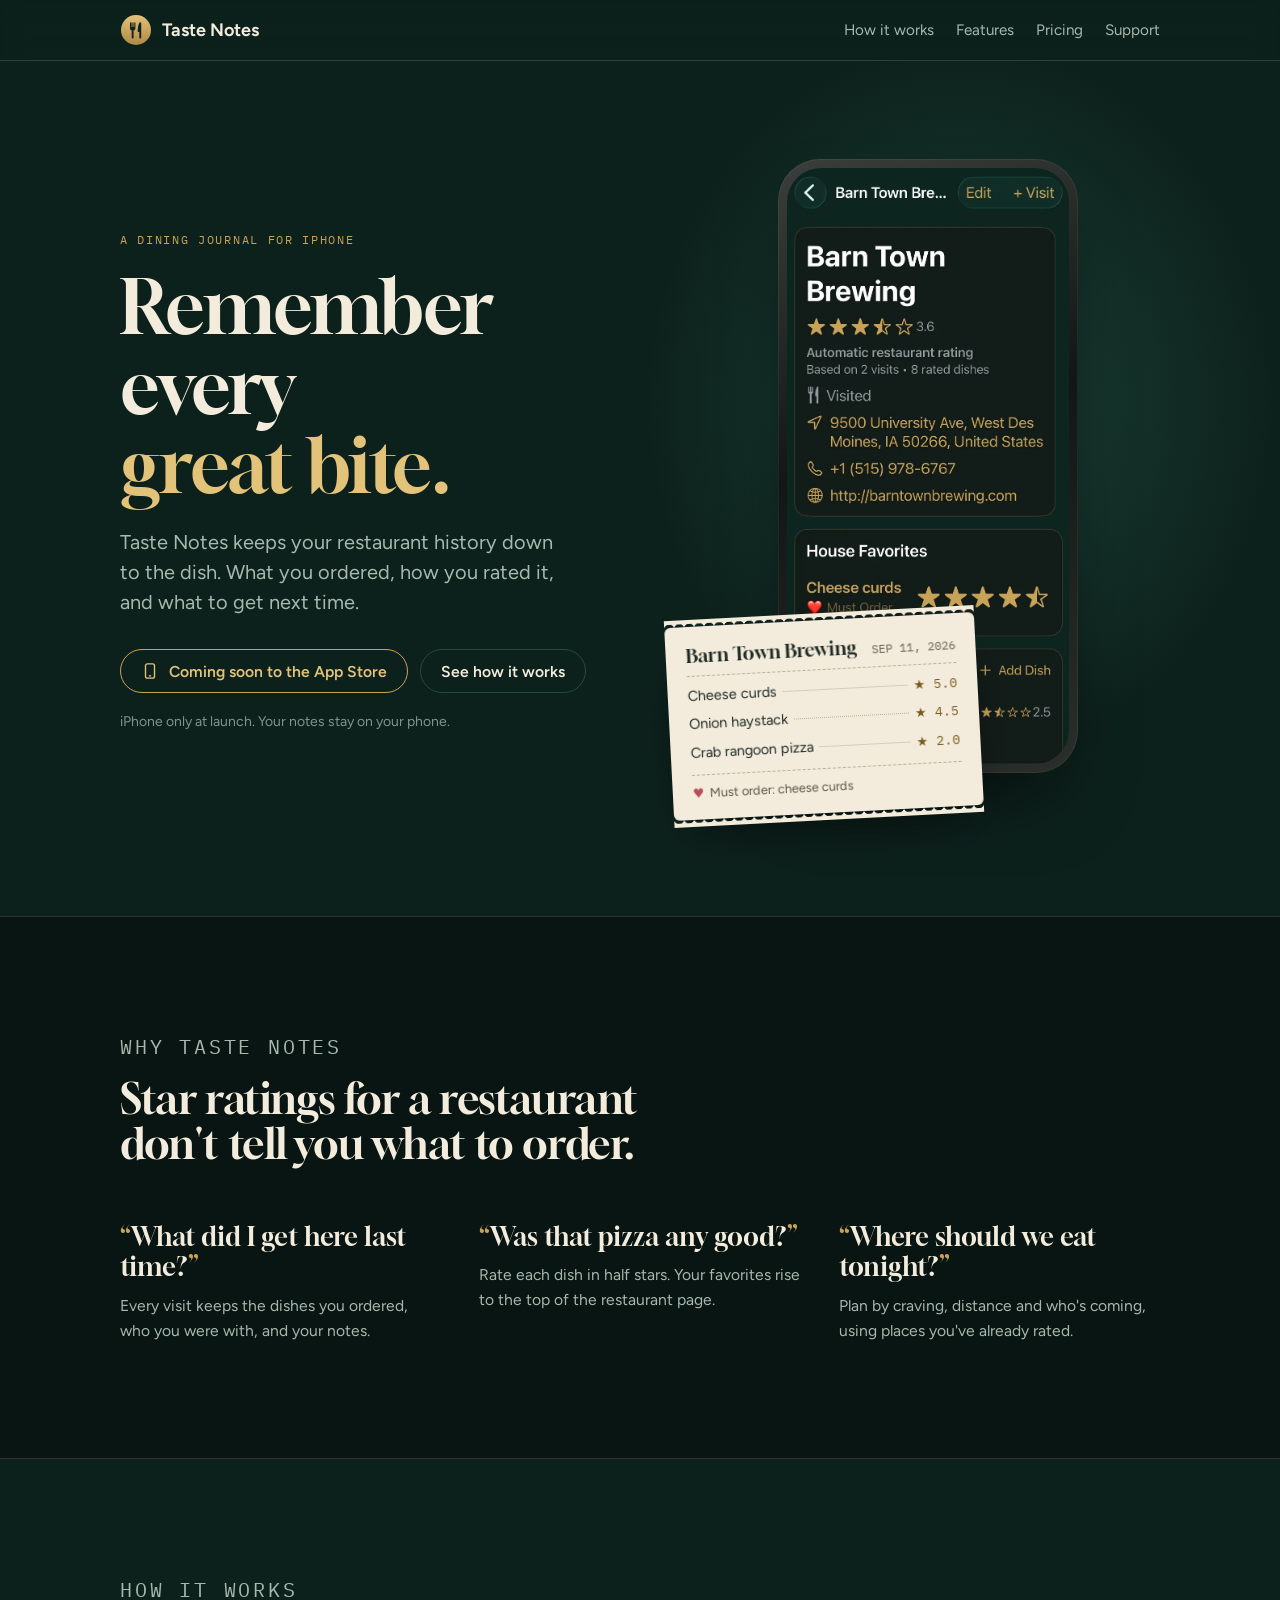
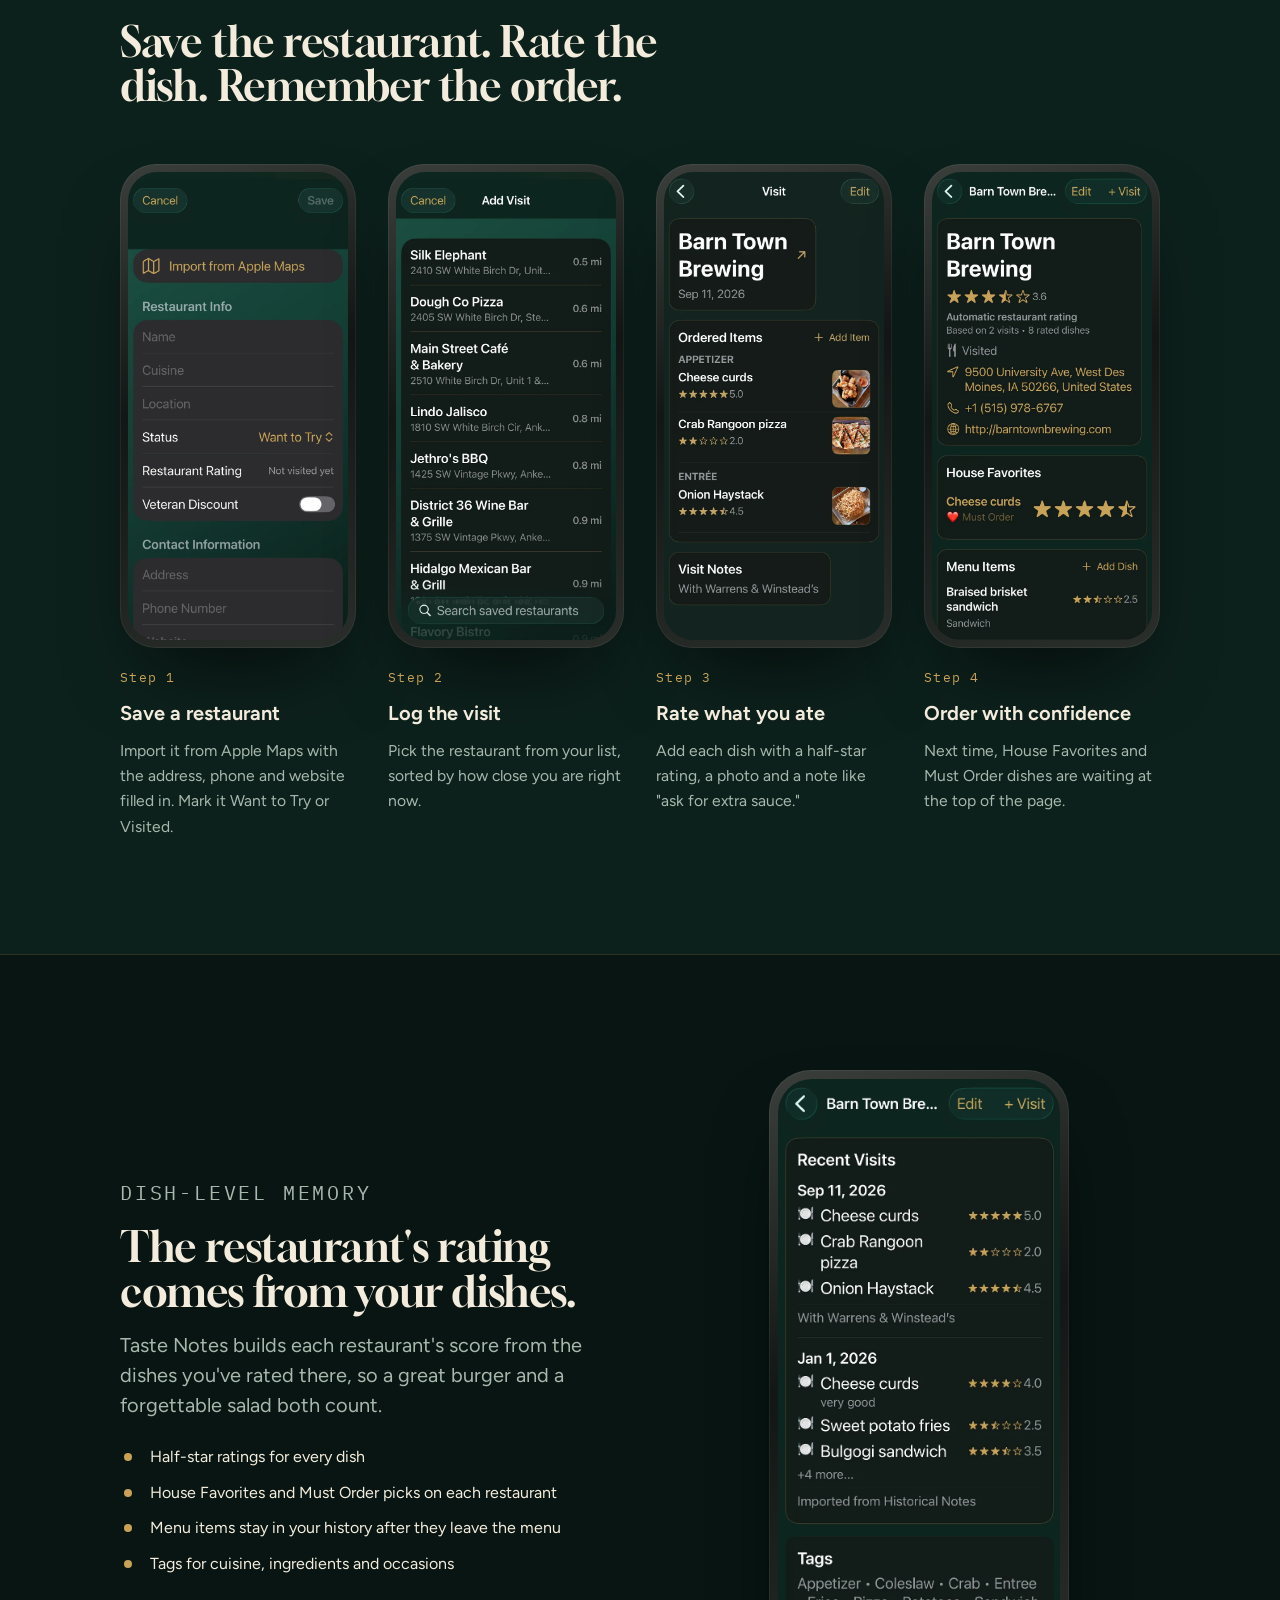
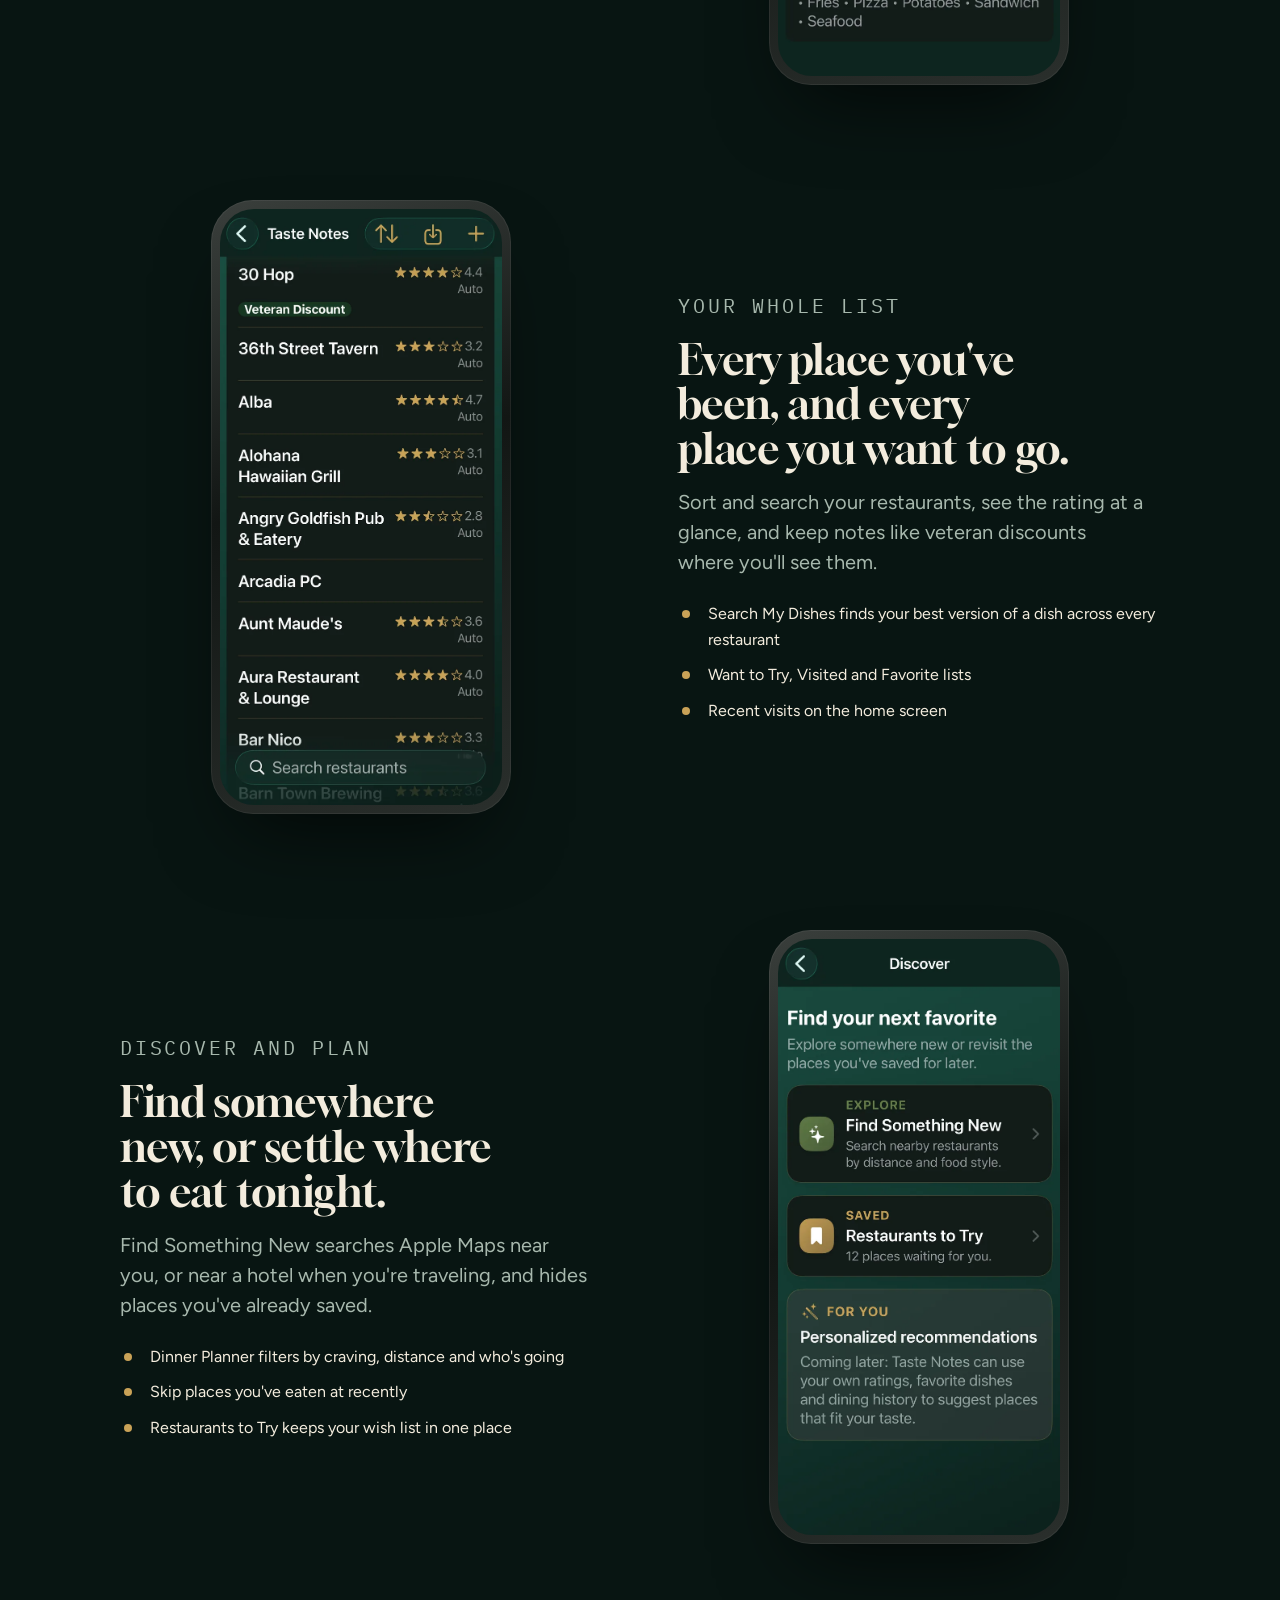
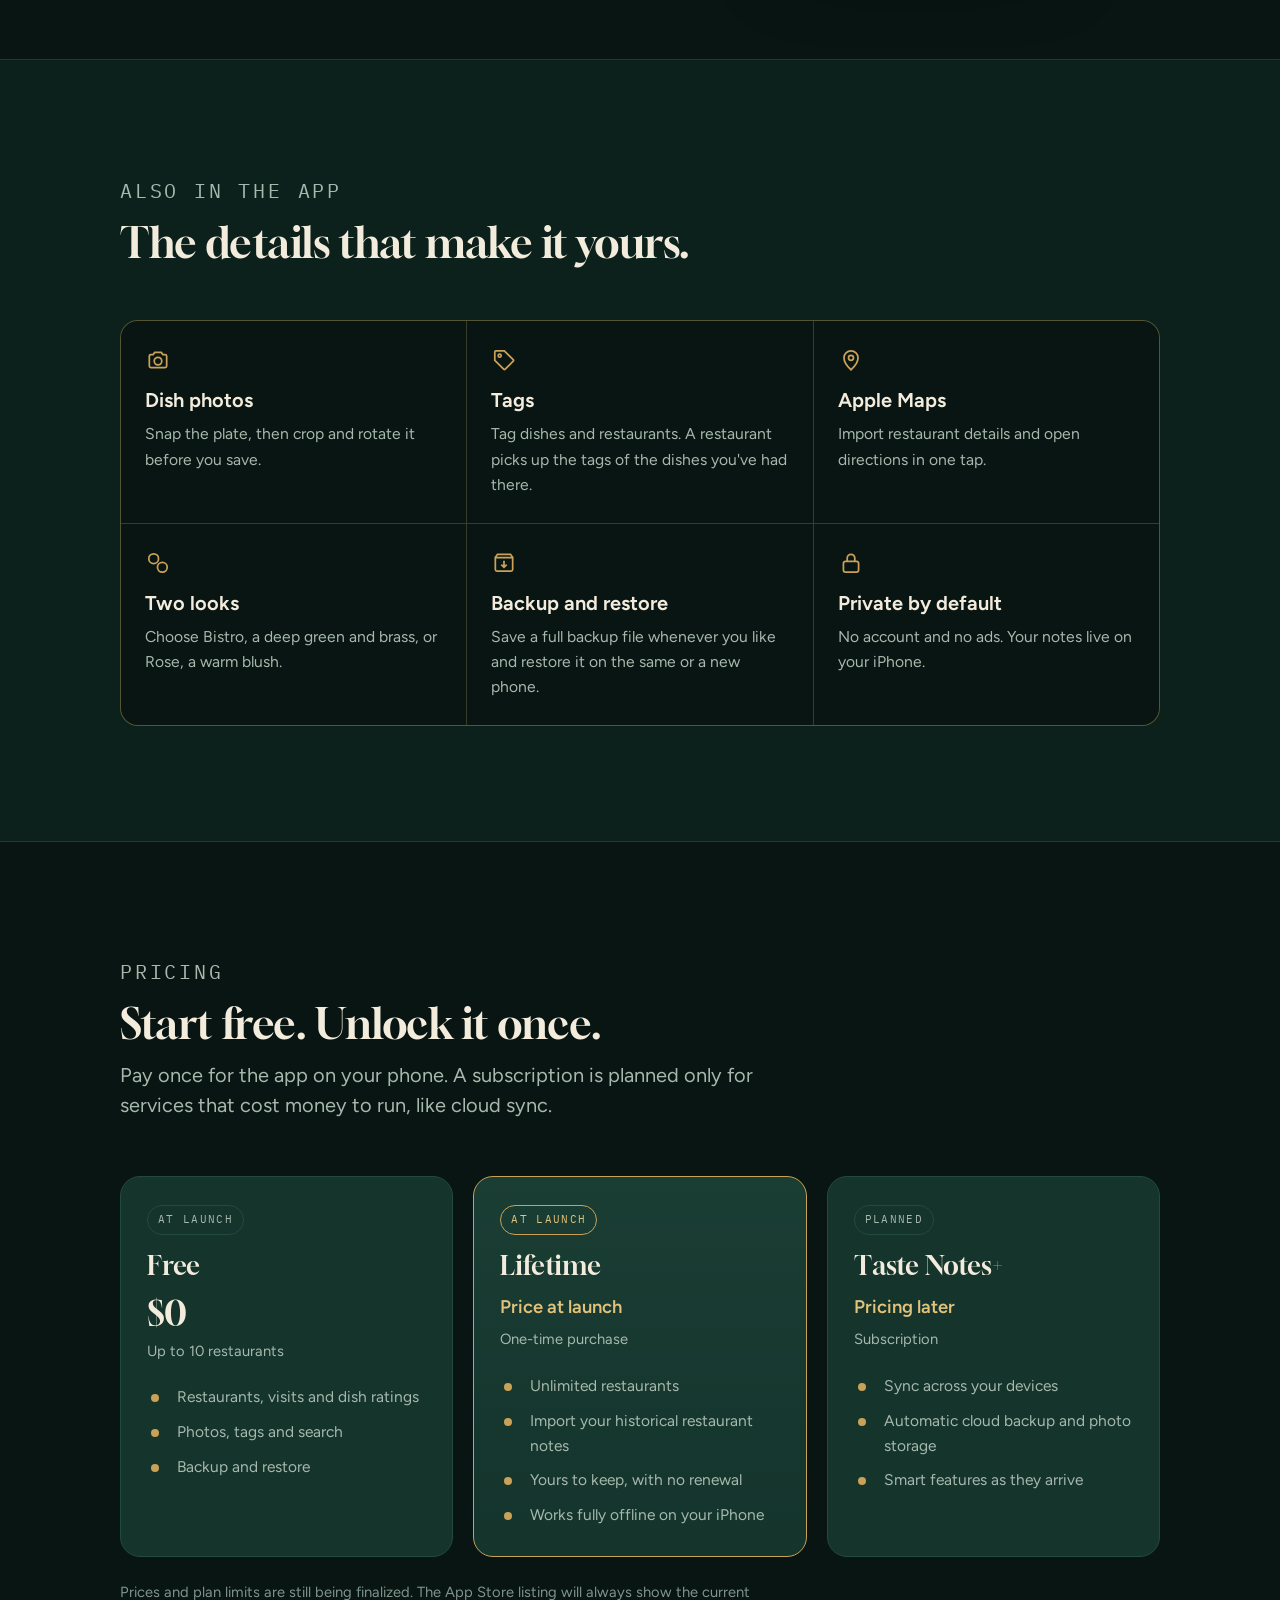
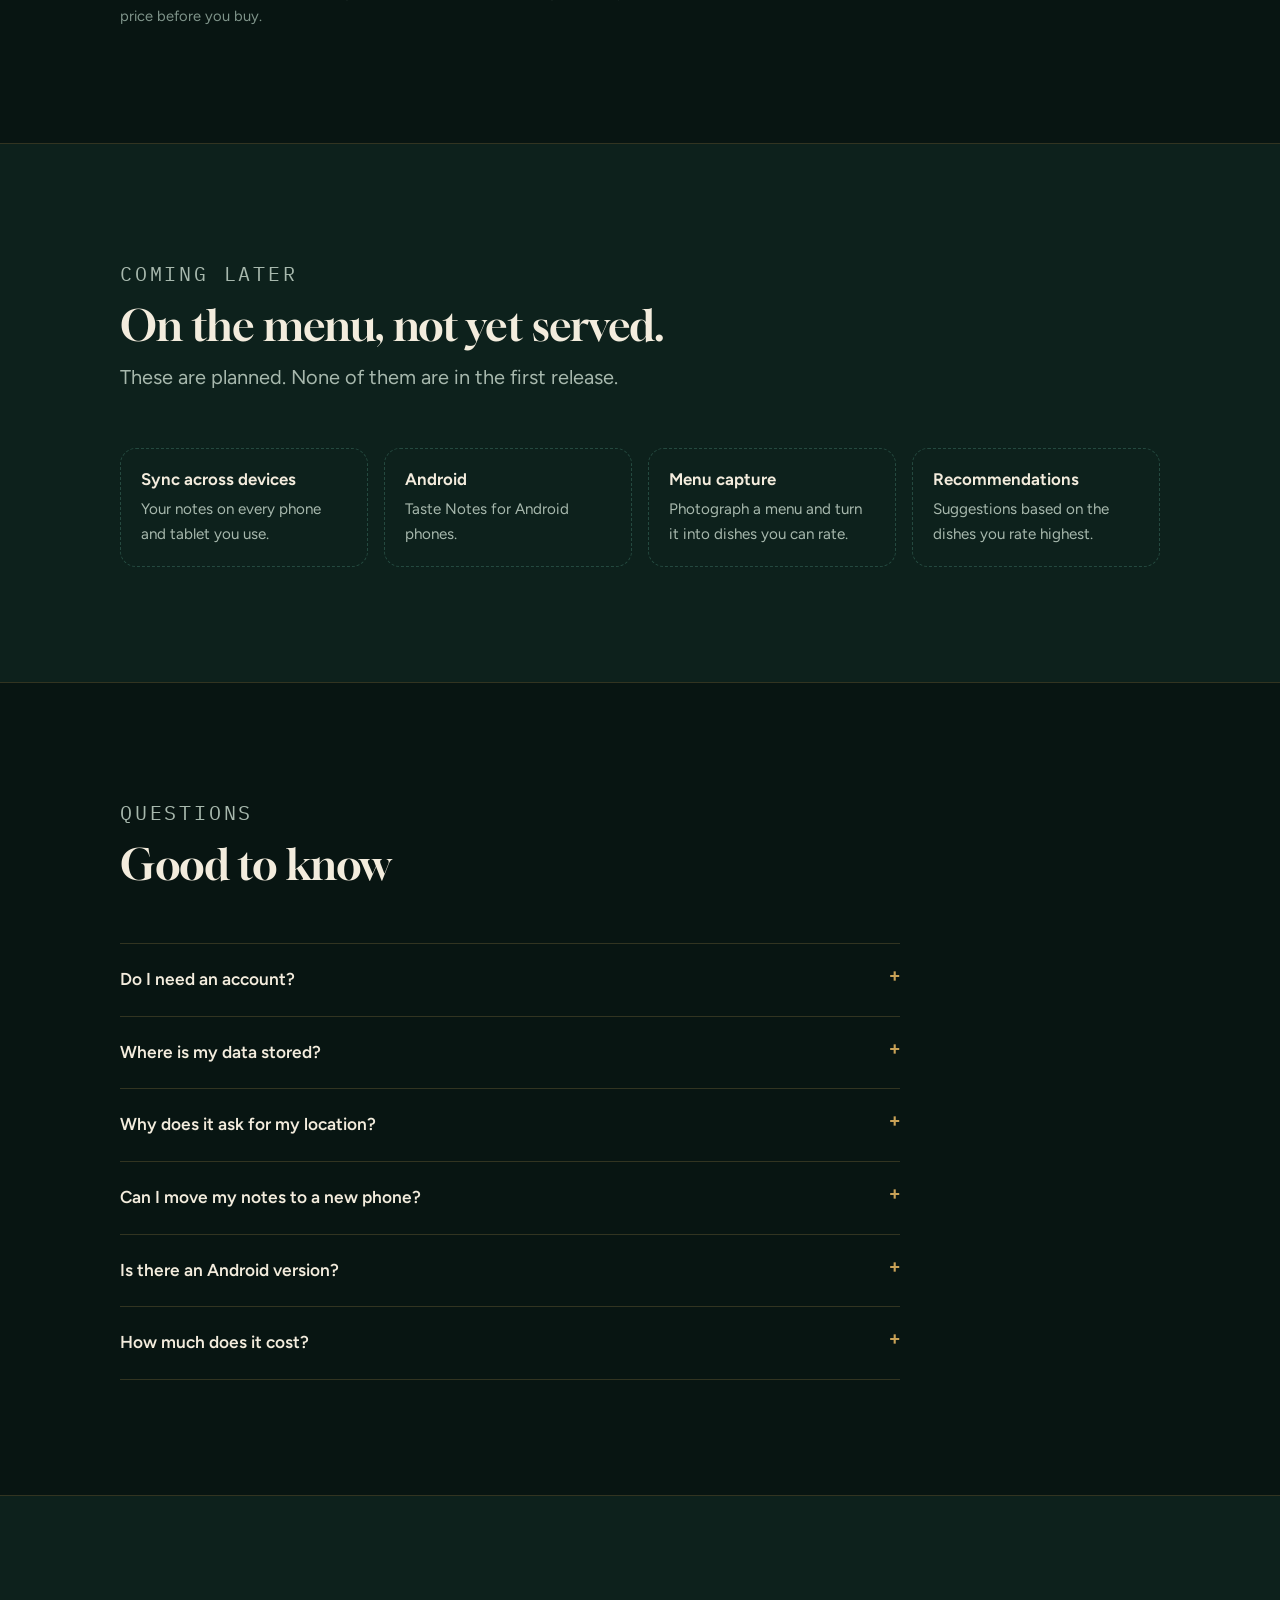
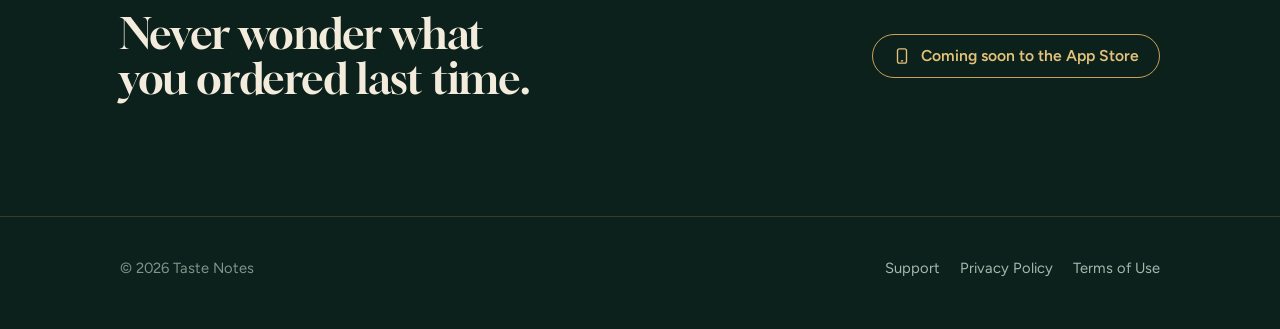
==== commit c64ce7fa: "Pricing: free up to 10 restaurants; Lifetime adds historical import Co-Authored-By: Claude Opus 5.5 " ====
--- a/index.html
+++ b/index.html
@@ -228,7 +228,7 @@
         <span class="status" data-status="free">At launch</span>
         <h3>Free</h3>
         <div class="price" data-price="free">$0</div>
-        <p class="price-sub" data-note="free">Restaurant limit to be announced</p>
+        <p class="price-sub" data-note="free">Up to 10 restaurants</p>
         <ul class="checks">
           <li>Restaurants, visits and dish ratings</li>
           <li>Photos, tags and search</li>
@@ -241,7 +241,8 @@
         <div class="price is-tba" data-price="lifetime">Price at launch</div>
         <p class="price-sub" data-note="lifetime">One-time purchase</p>
         <ul class="checks">
-          <li>Everything in Free, with no restaurant limit</li>
+          <li>Unlimited restaurants</li>
+          <li>Import your historical restaurant notes</li>
           <li>Yours to keep, with no renewal</li>
           <li>Works fully offline on your iPhone</li>
         </ul>
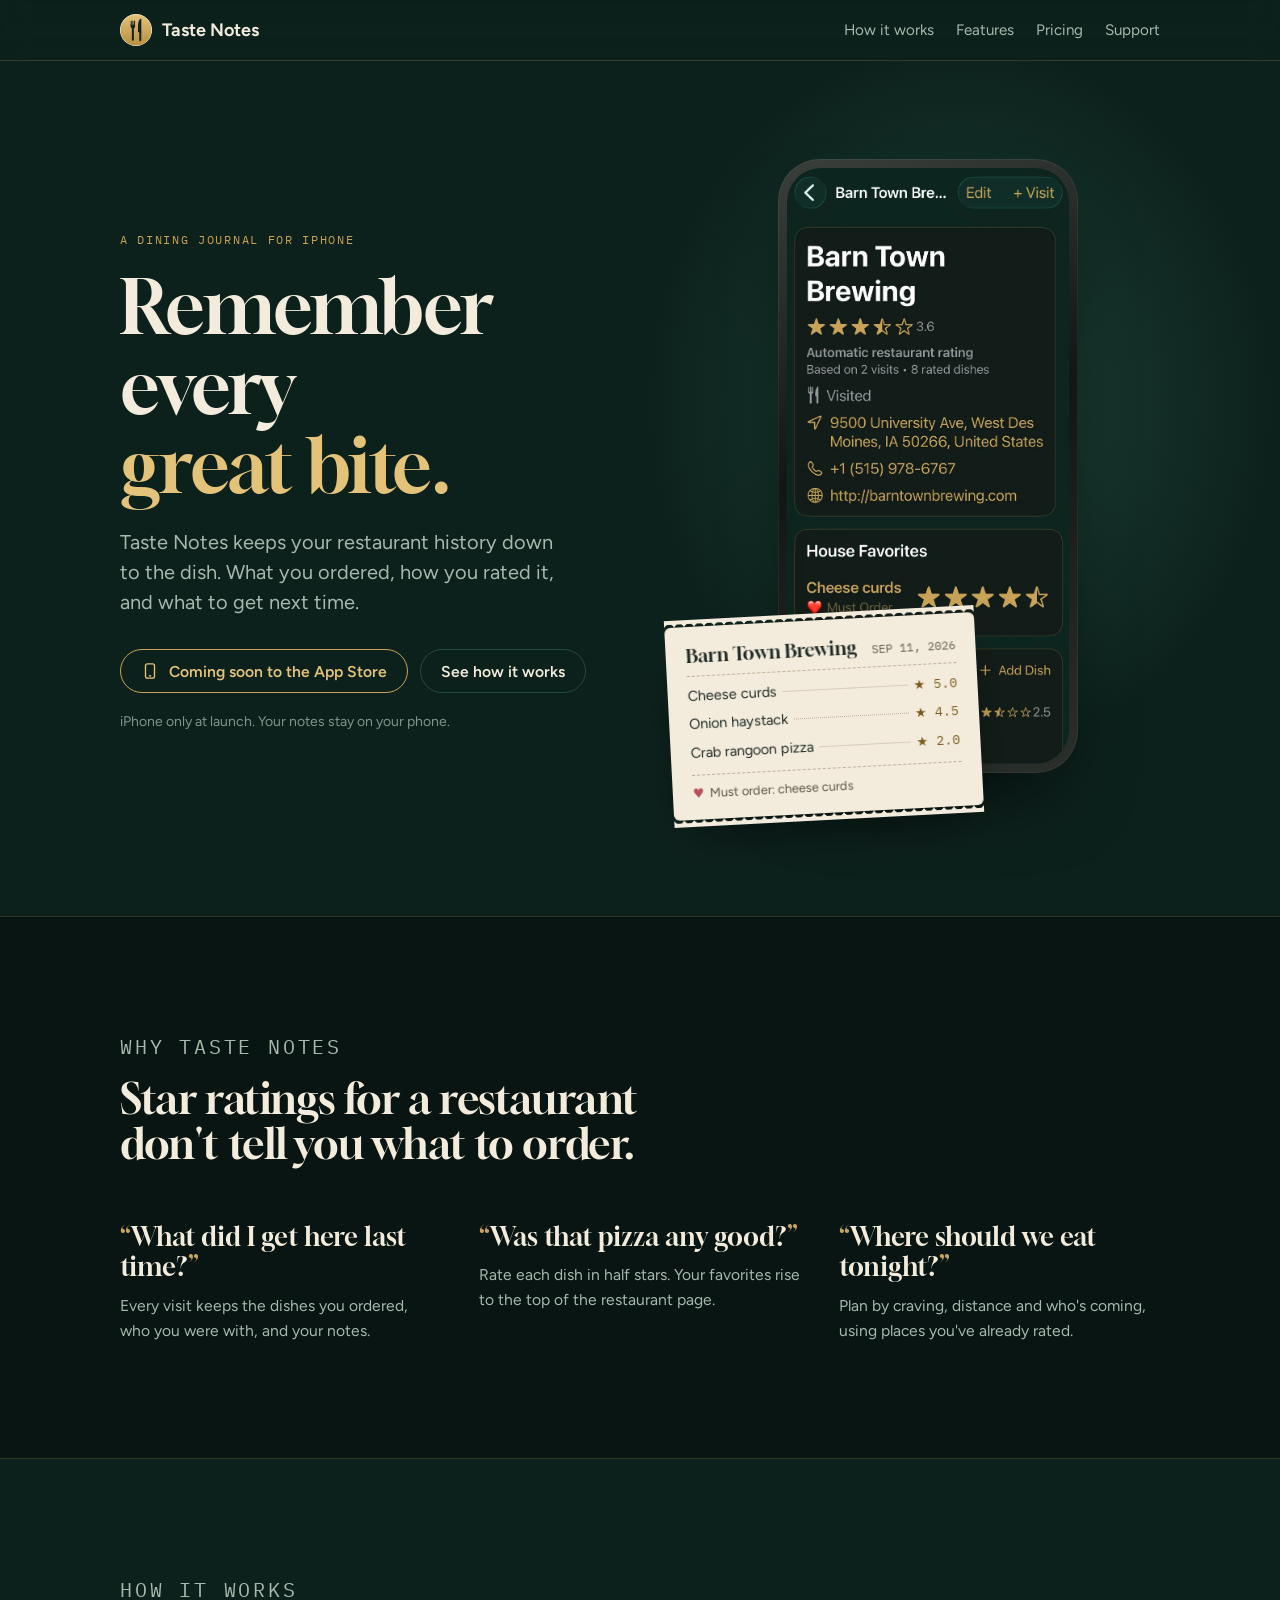
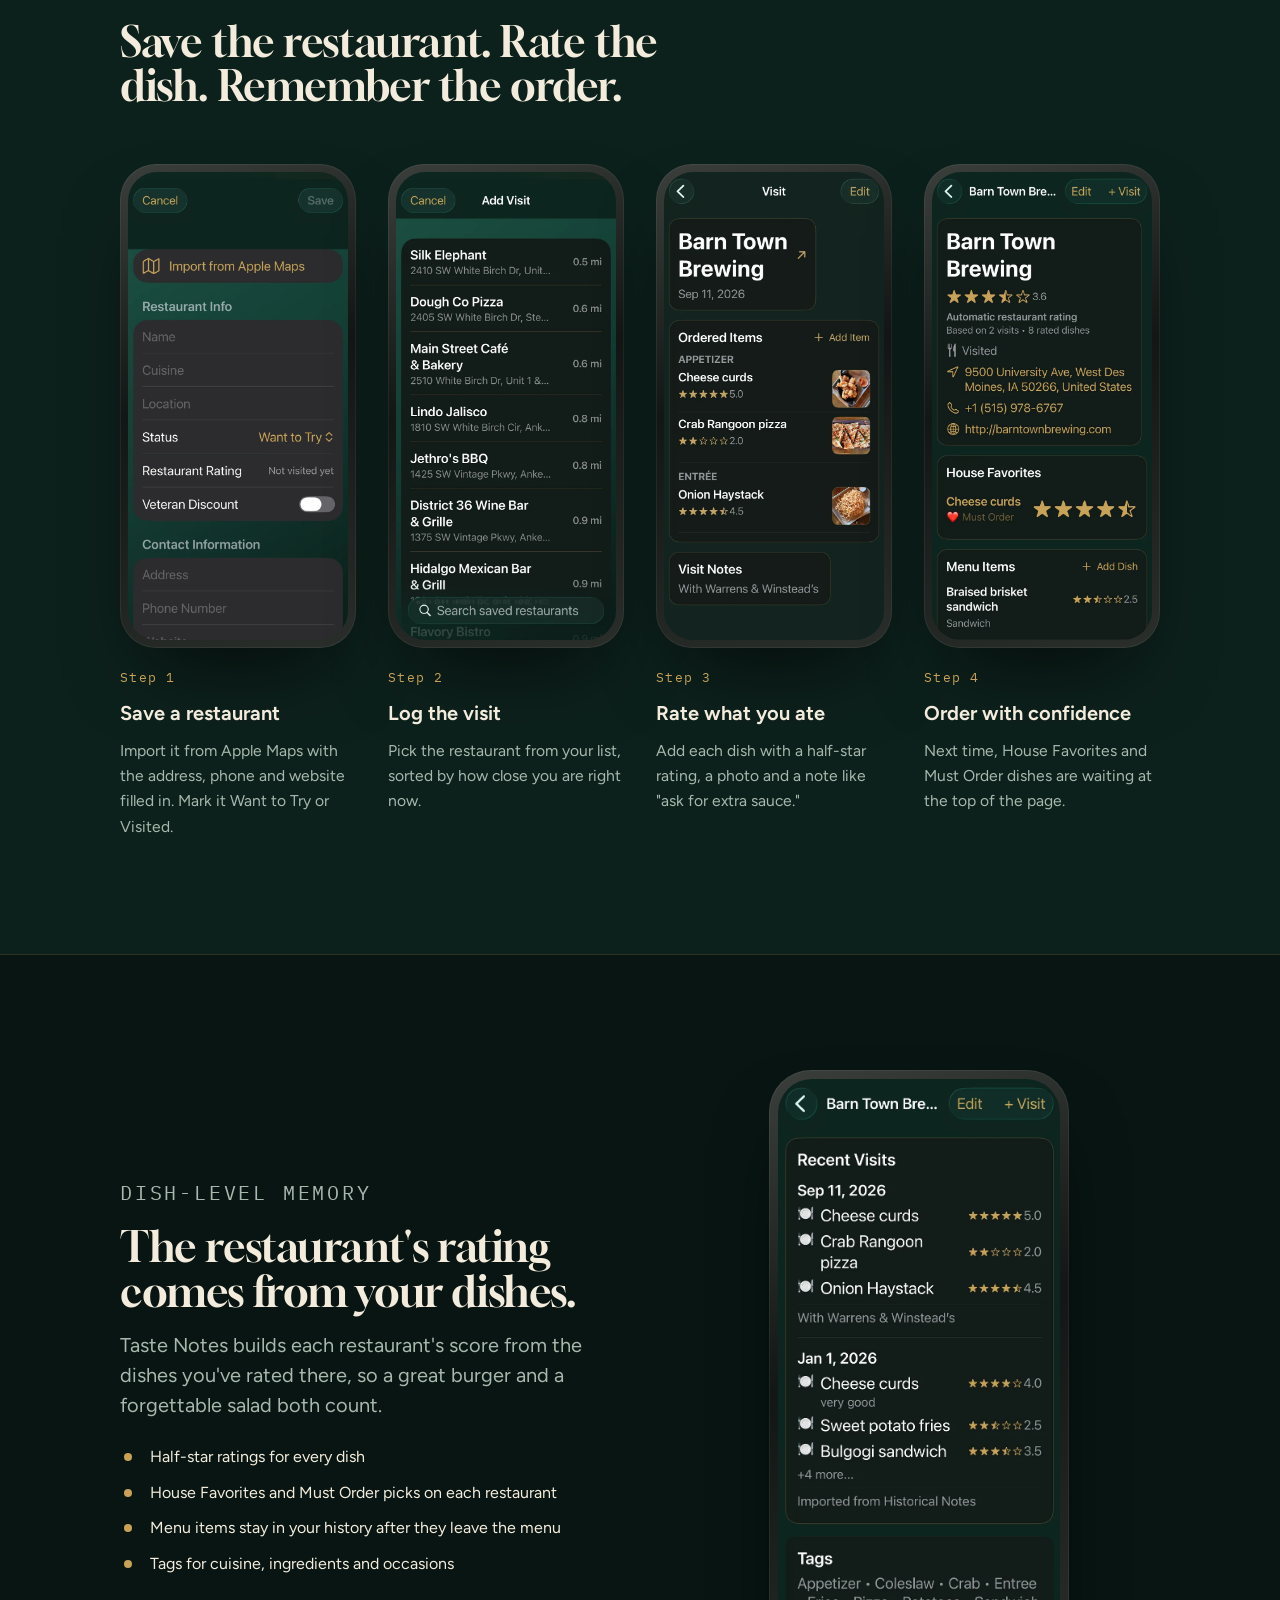
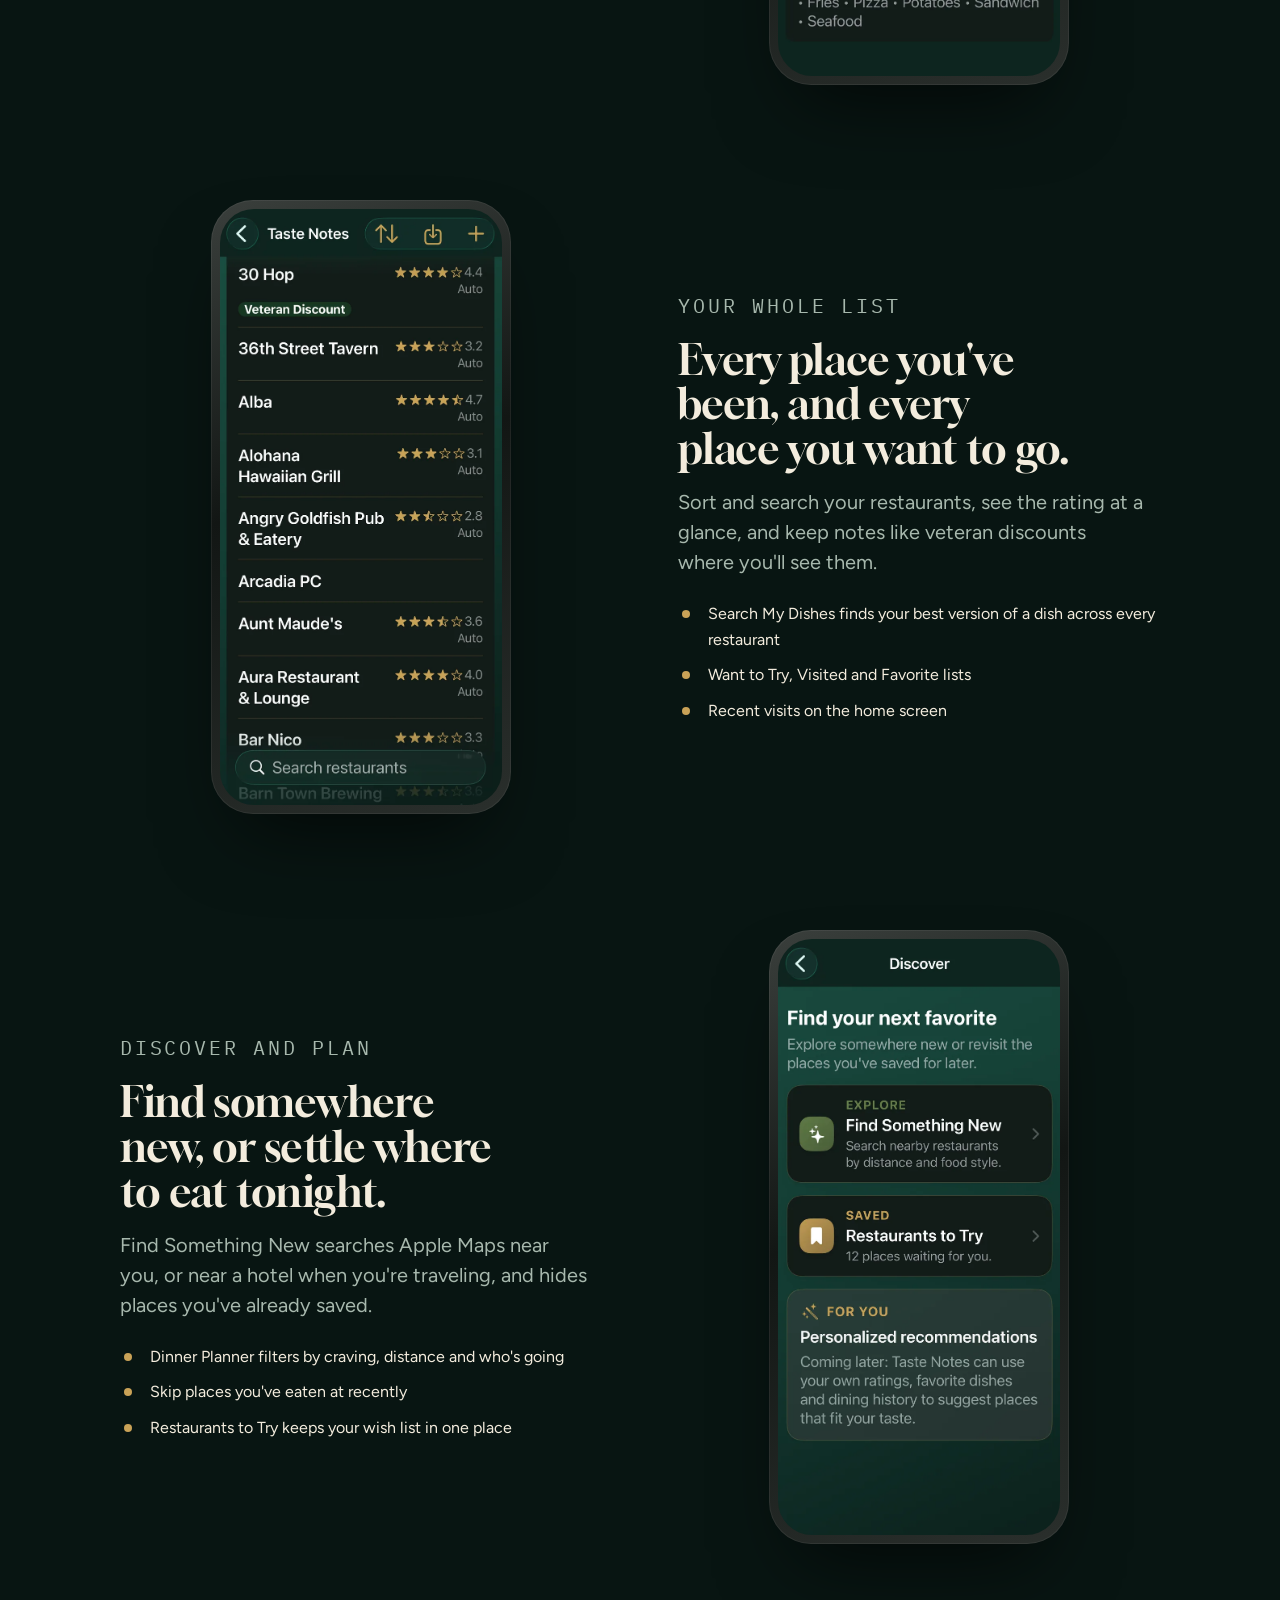
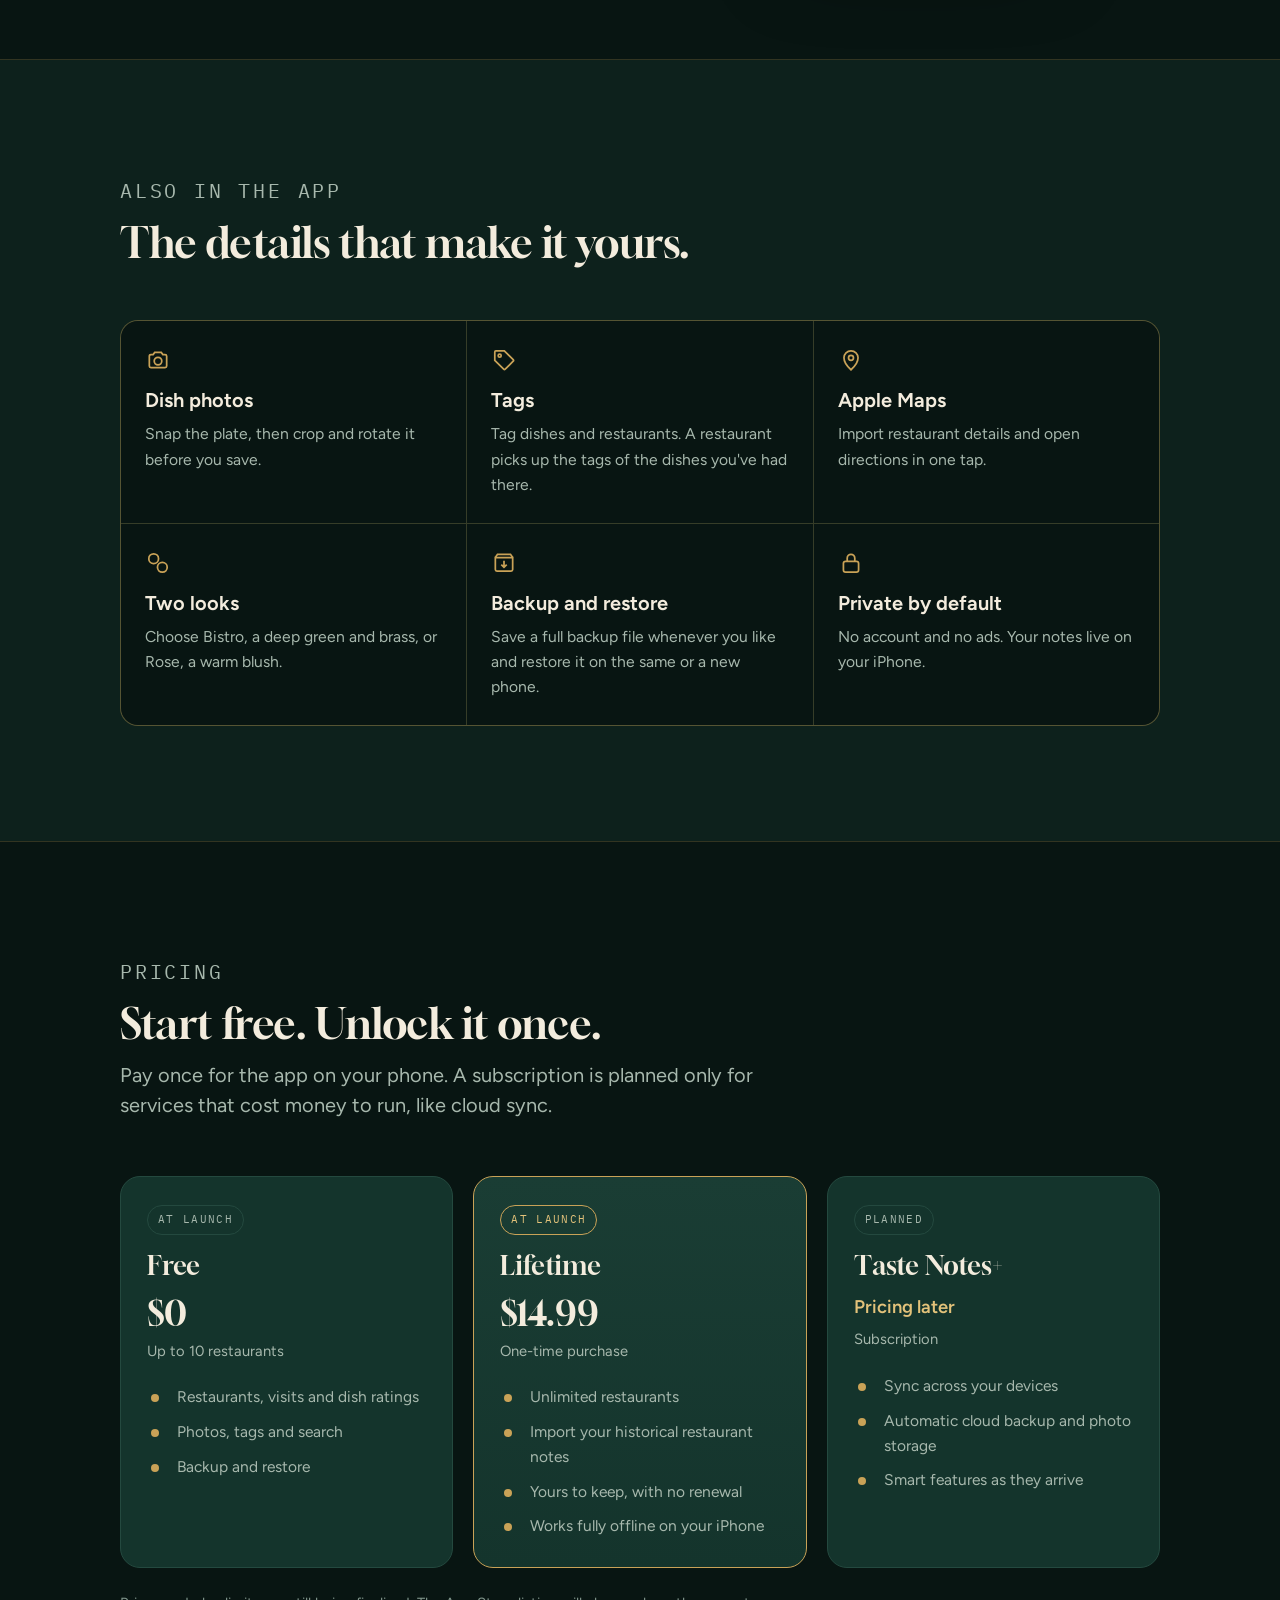
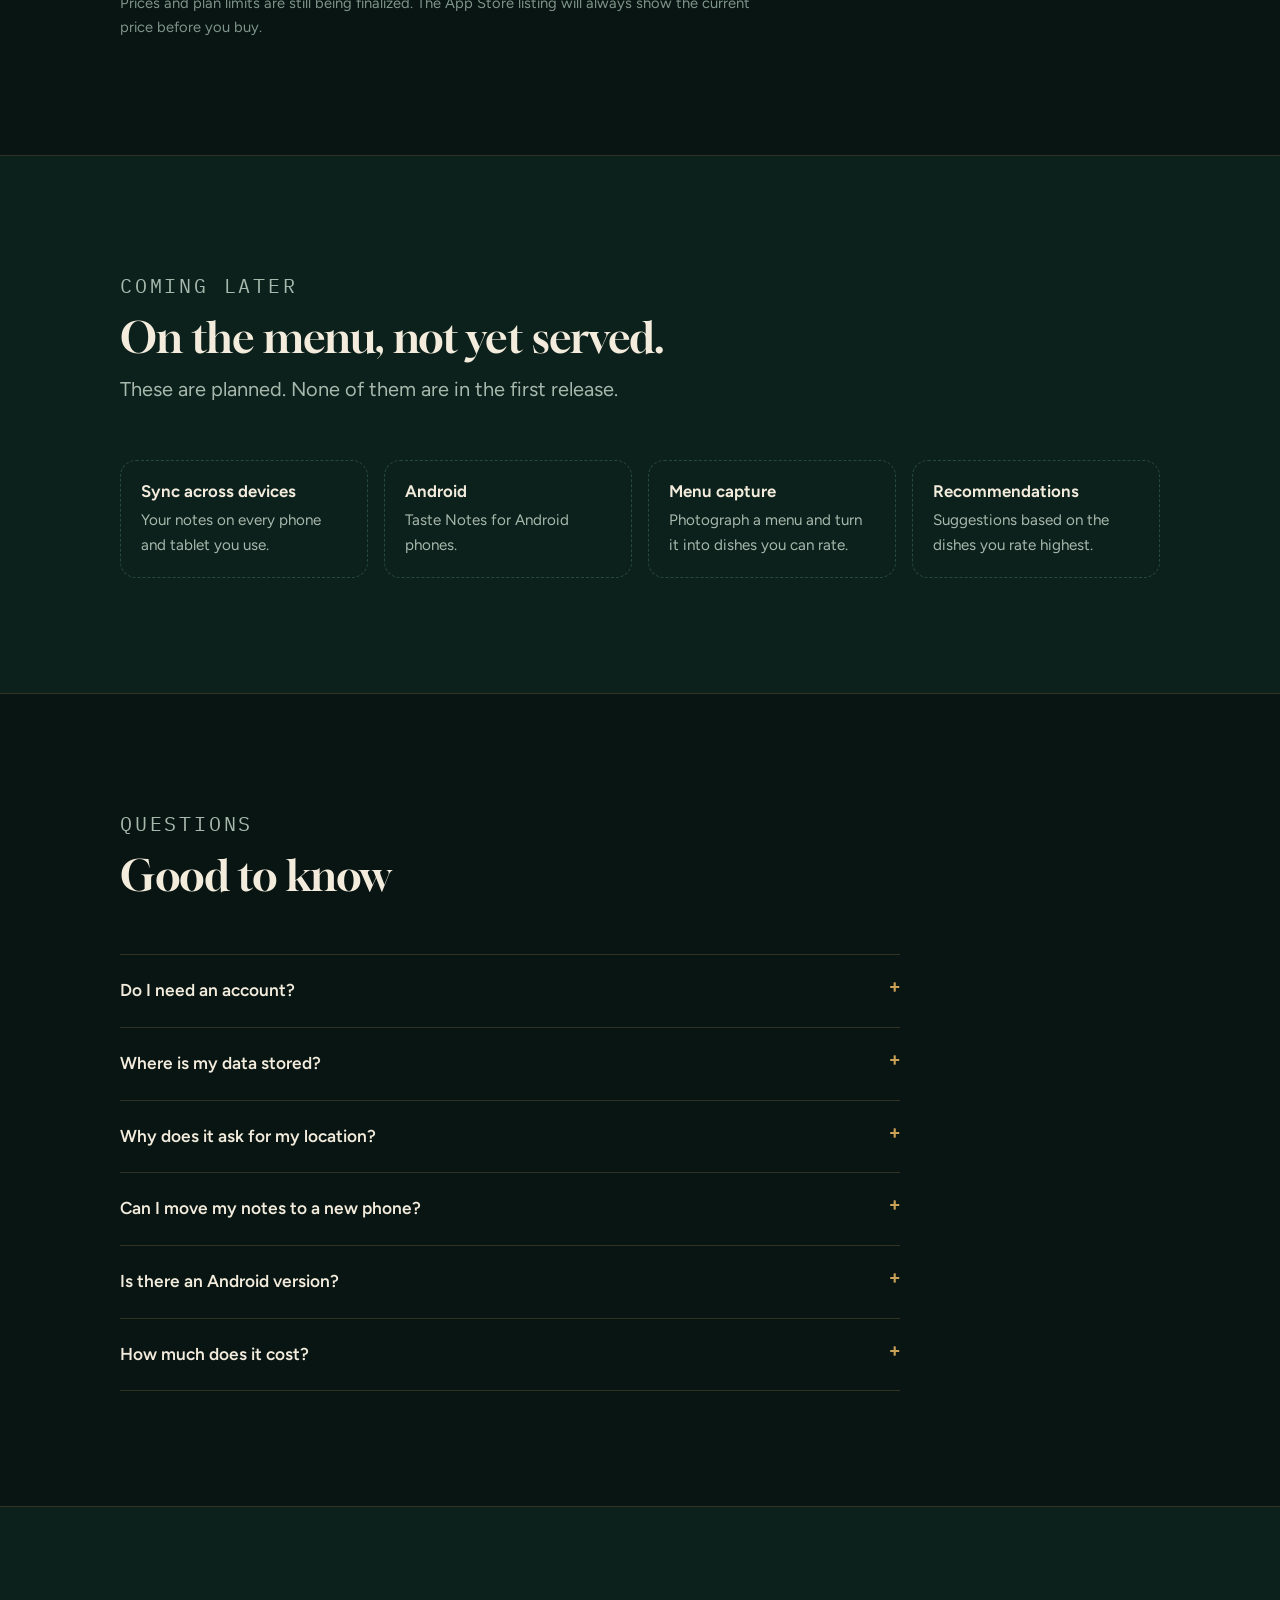
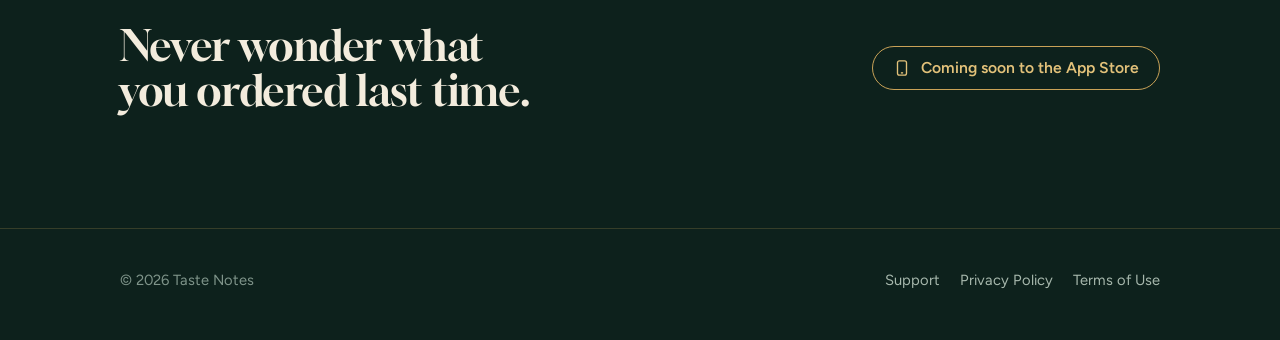
==== commit 5e141320: "Name seller in legal pages; Lifetime price $14.99 Co-Authored-By: Claude Opus 5.5 <noreply@anthropic" ====
--- a/index.html
+++ b/index.html
@@ -238,7 +238,7 @@
       <article class="plan feat">
         <span class="status" data-status="lifetime">At launch</span>
         <h3>Lifetime</h3>
-        <div class="price is-tba" data-price="lifetime">Price at launch</div>
+        <div class="price" data-price="lifetime">$14.99</div>
         <p class="price-sub" data-note="lifetime">One-time purchase</p>
         <ul class="checks">
           <li>Unlimited restaurants</li>
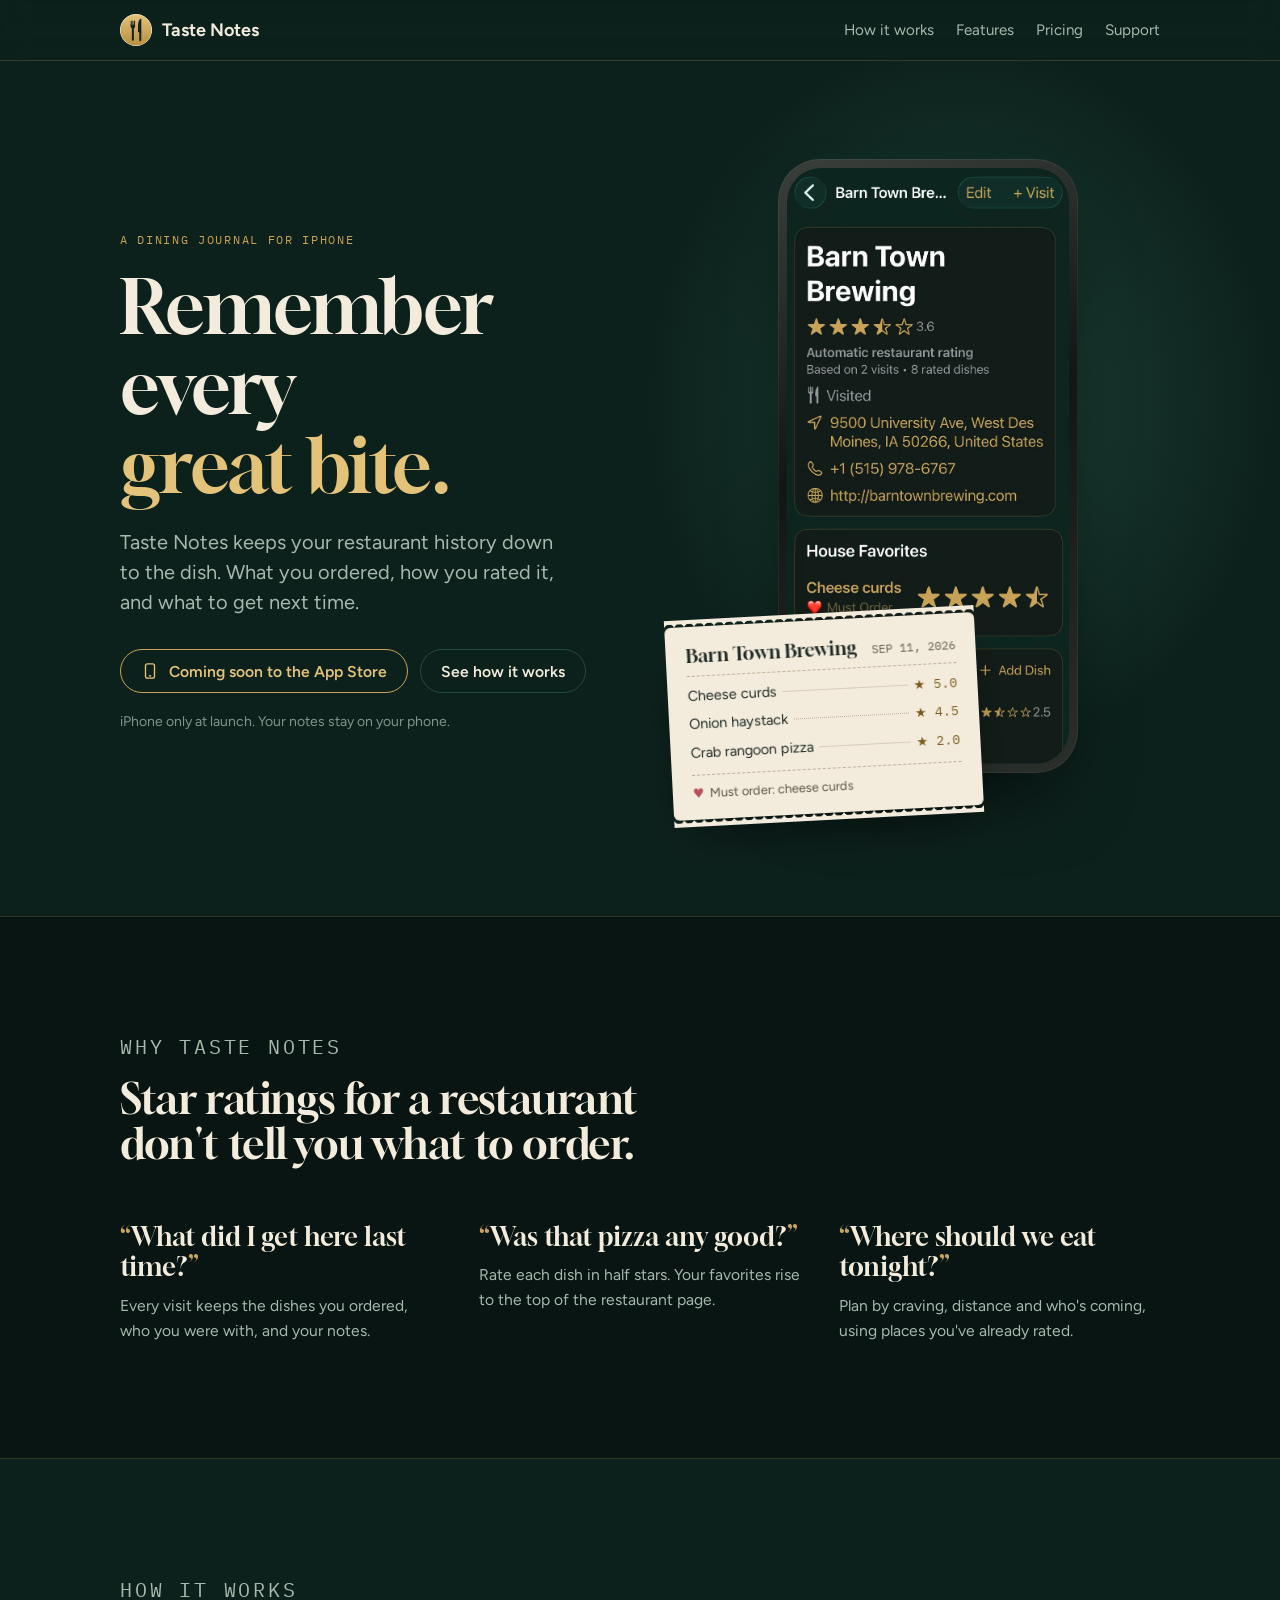
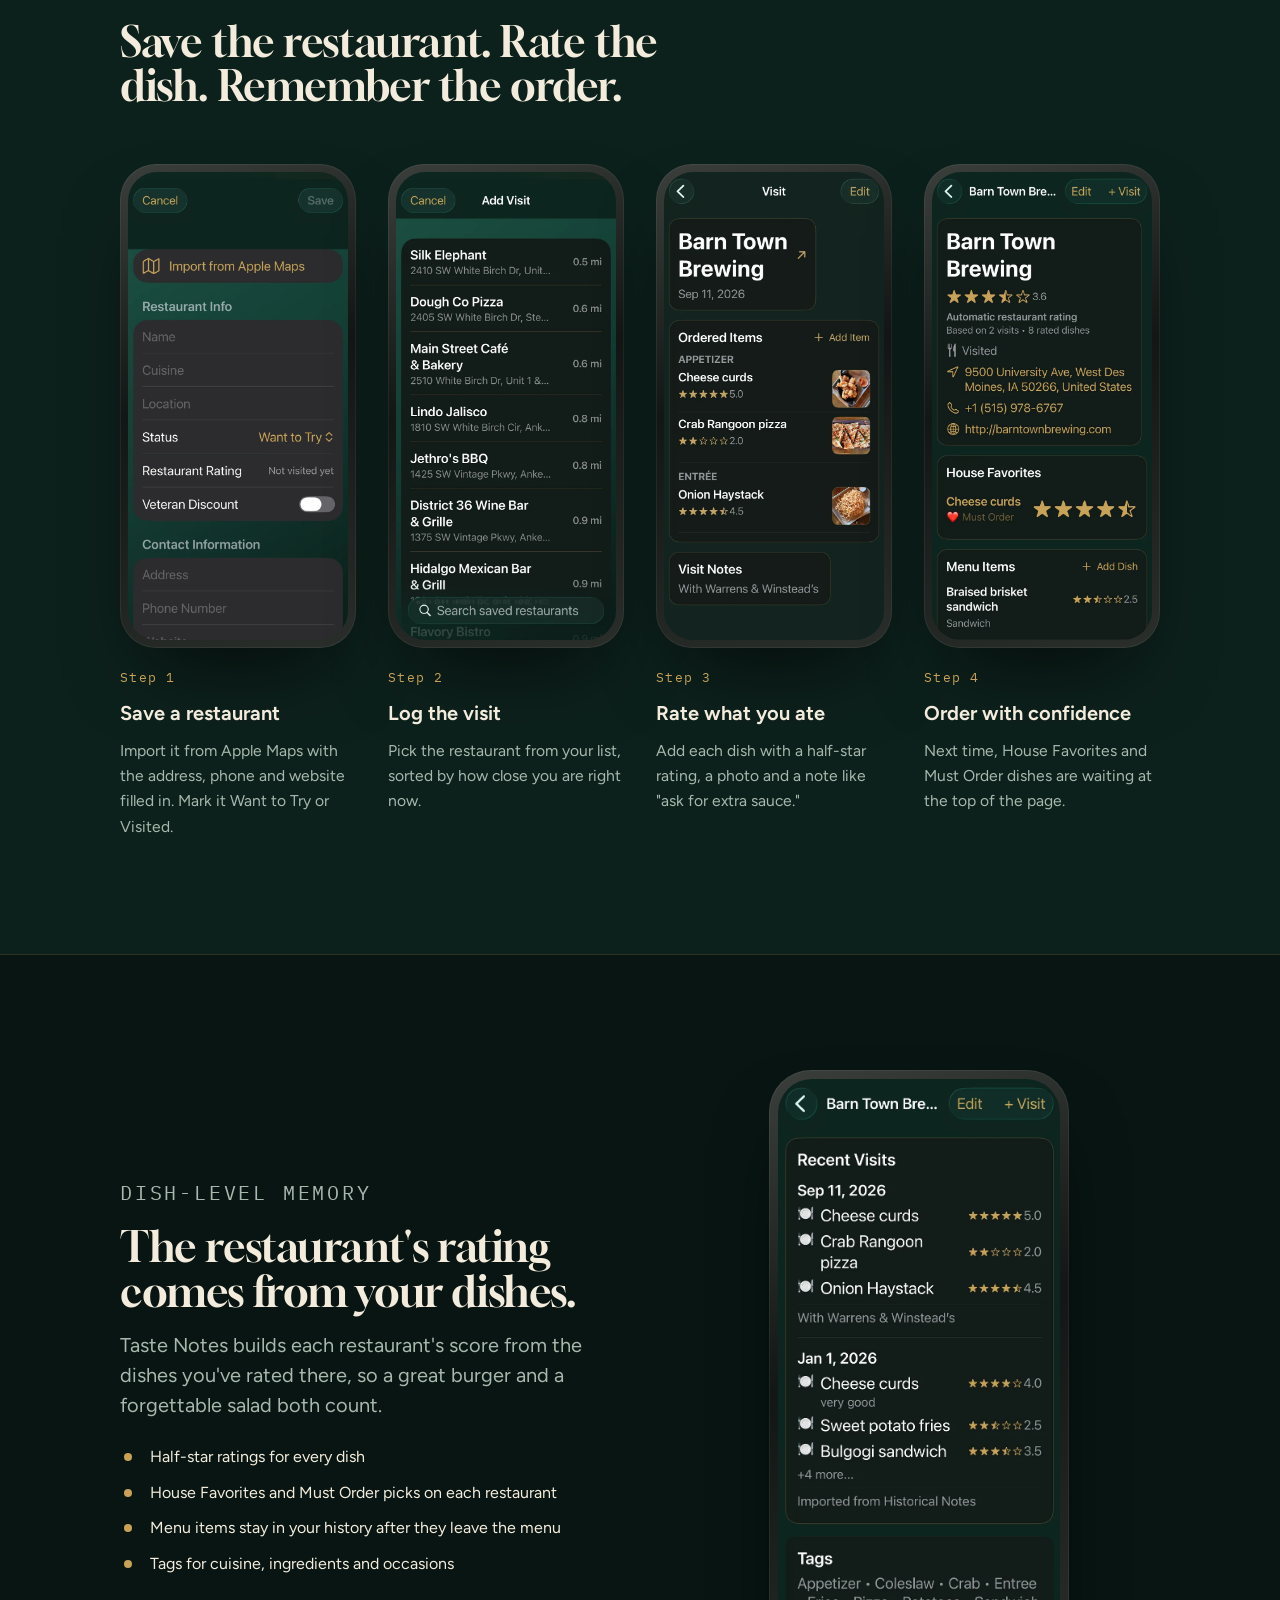
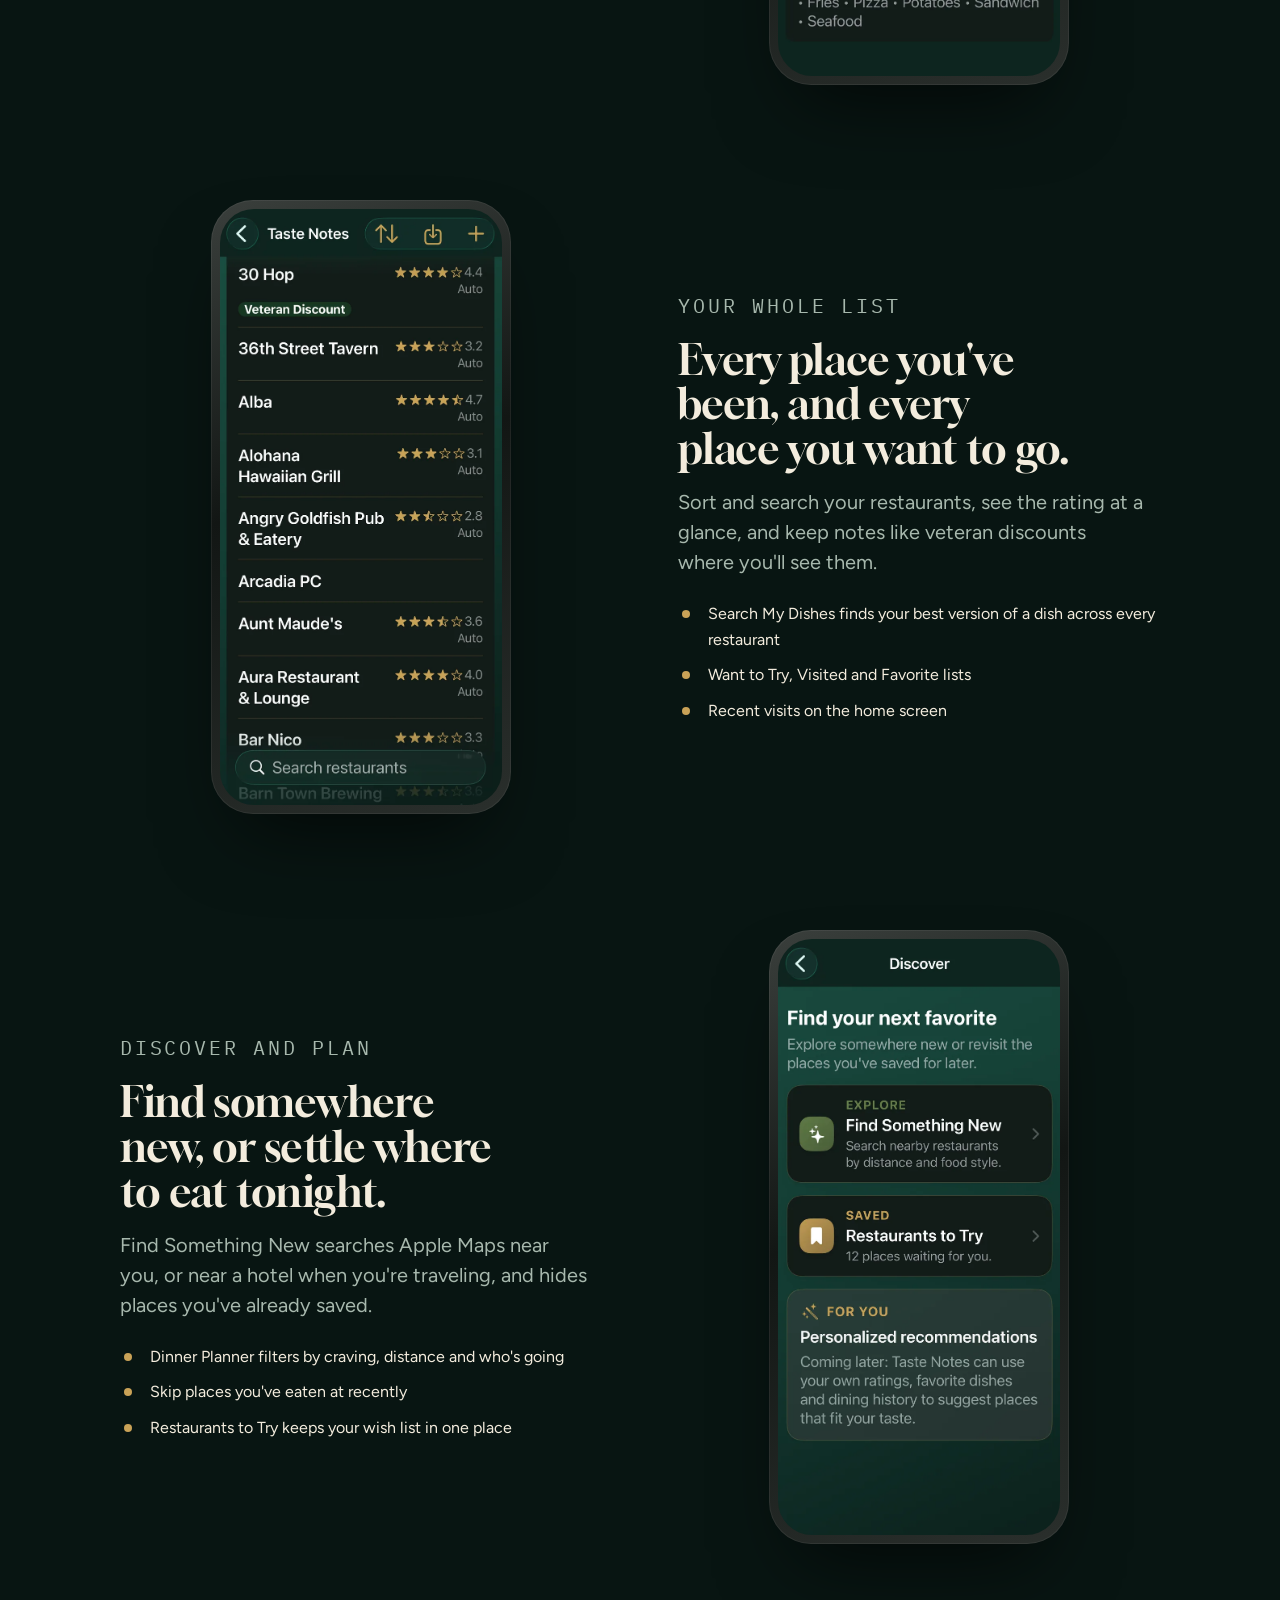
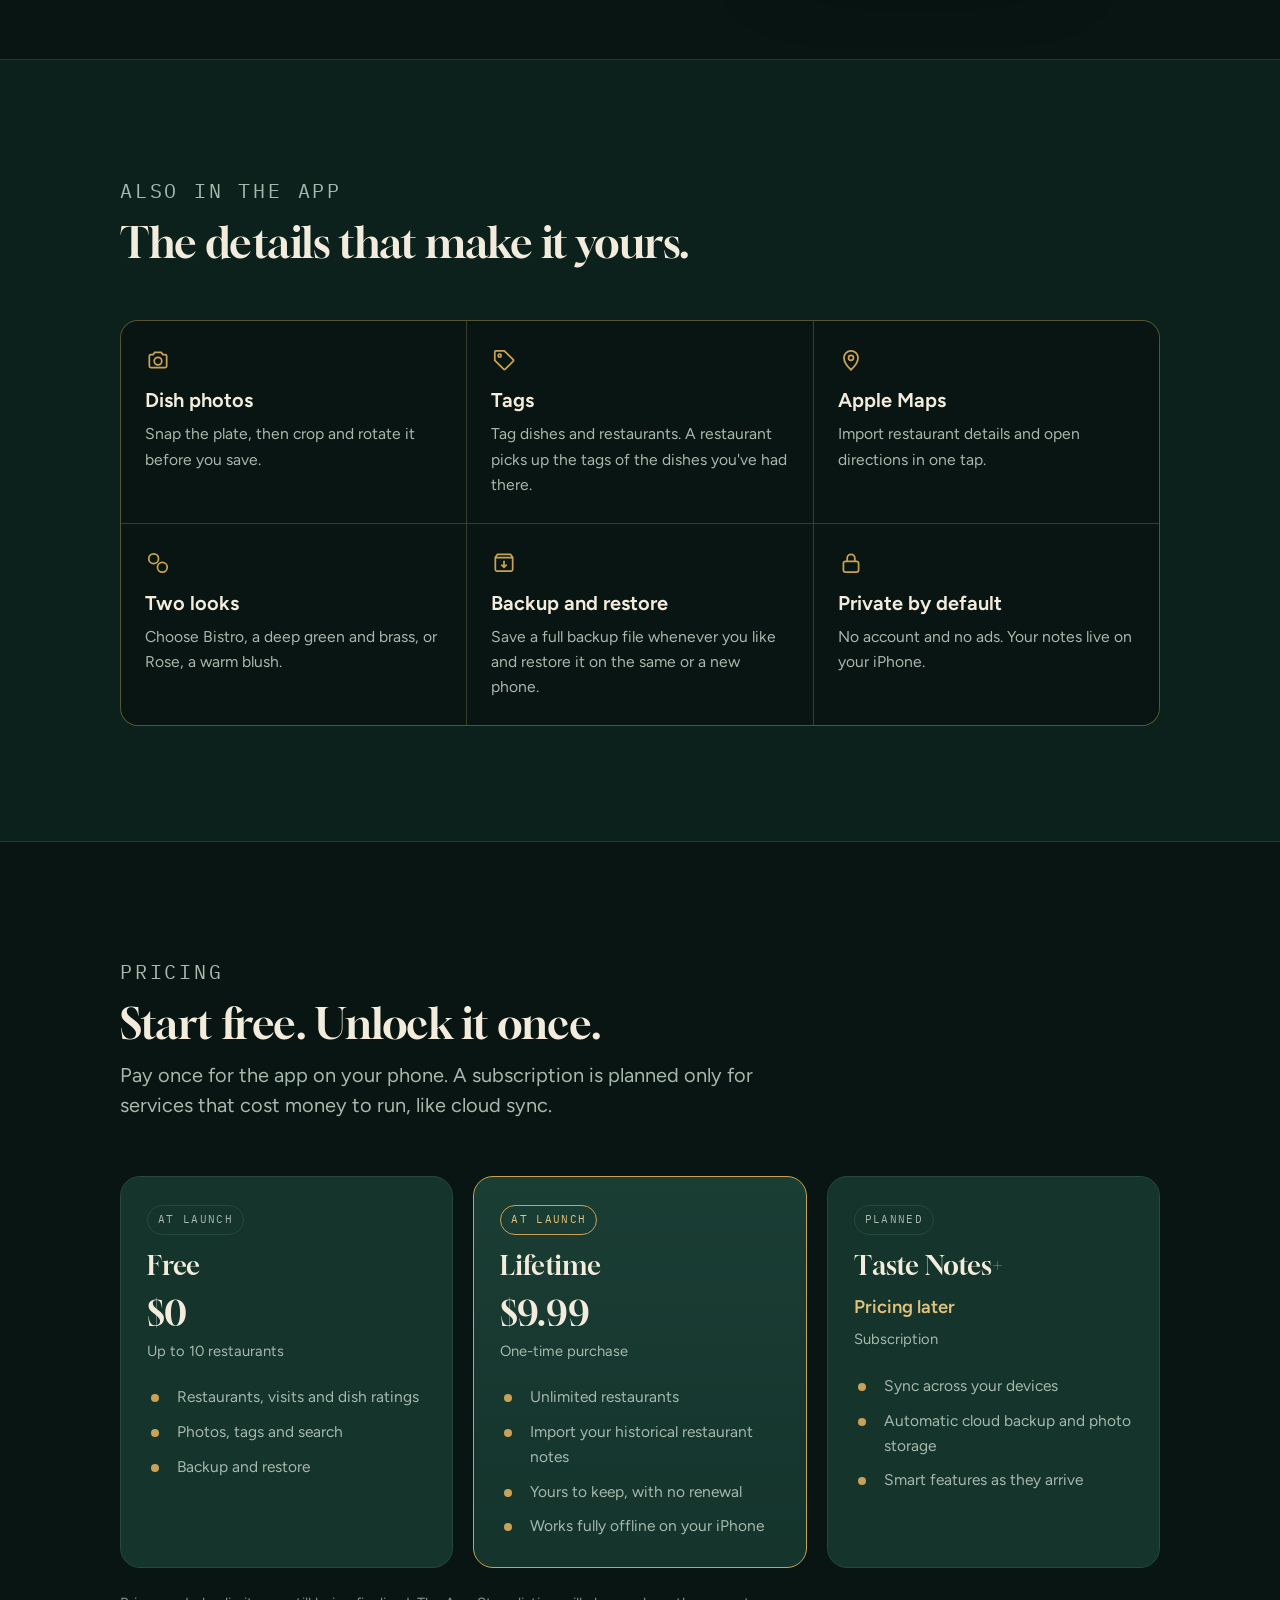
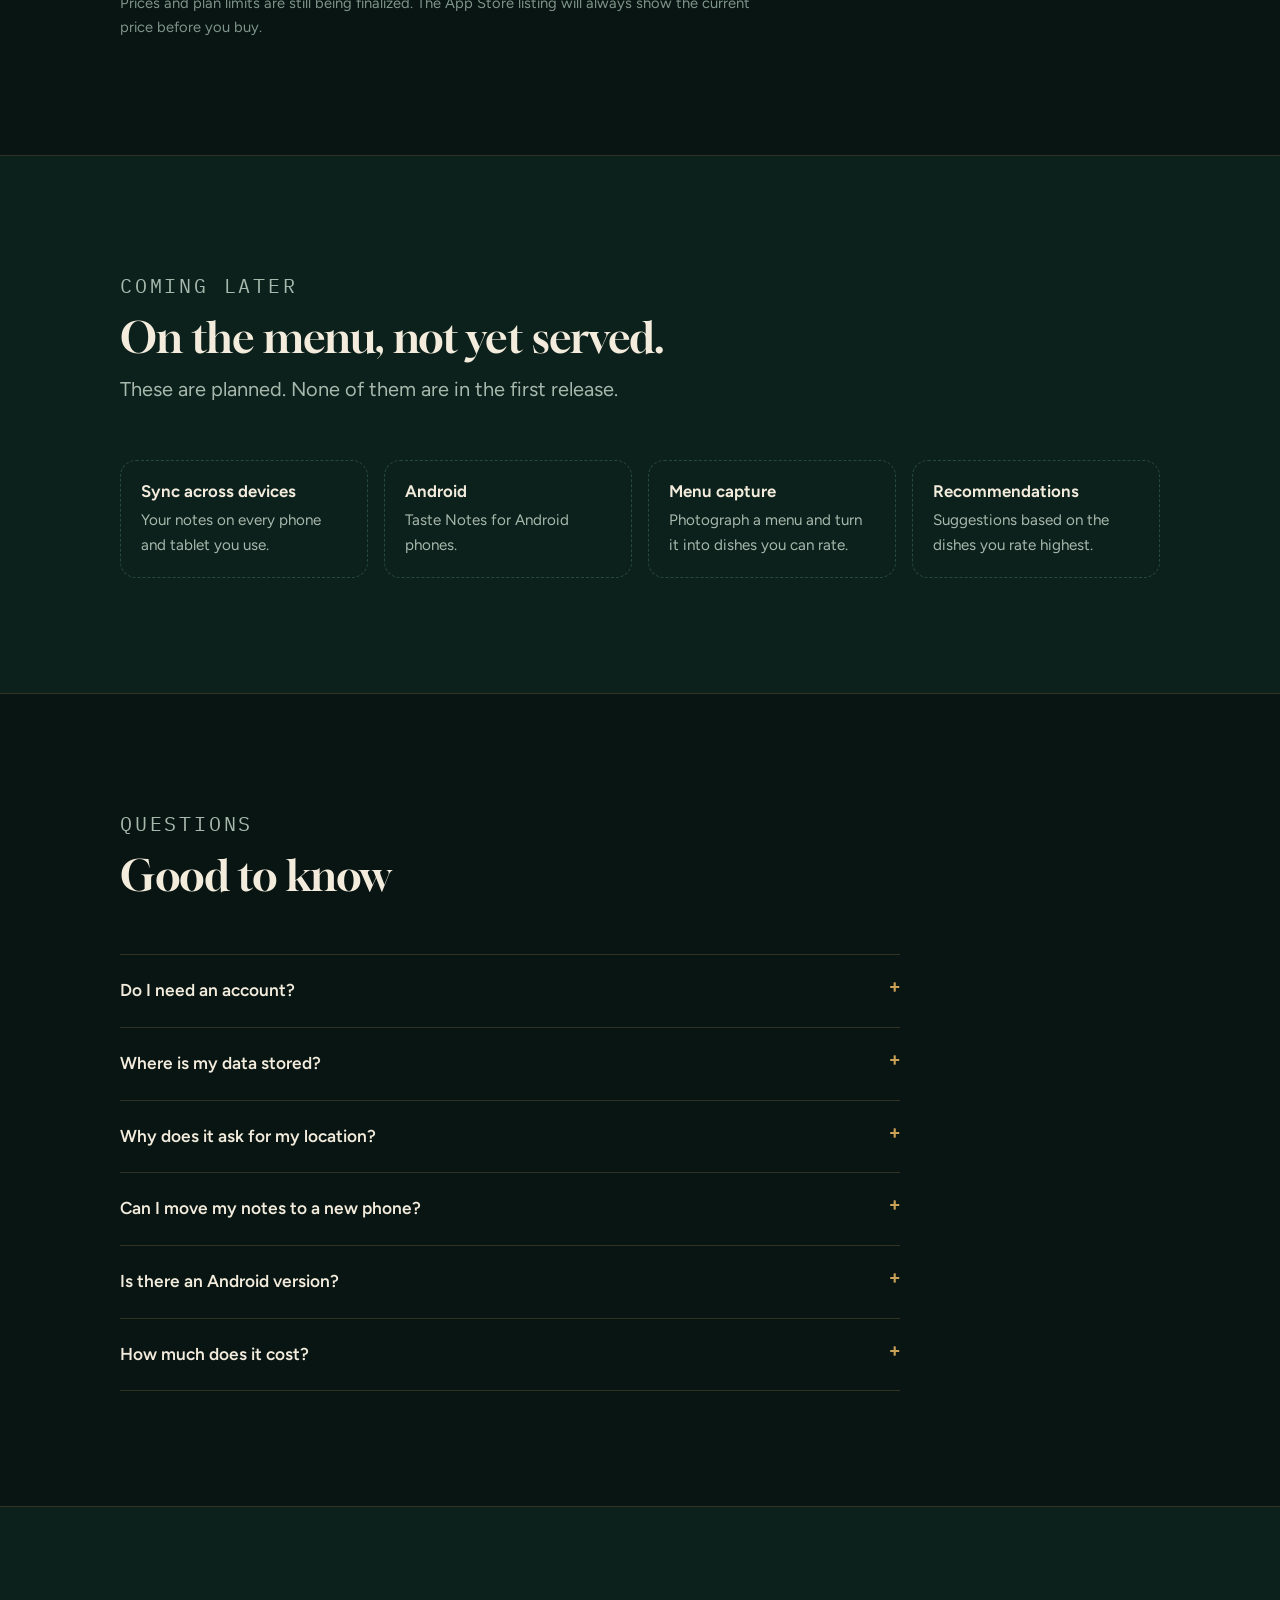
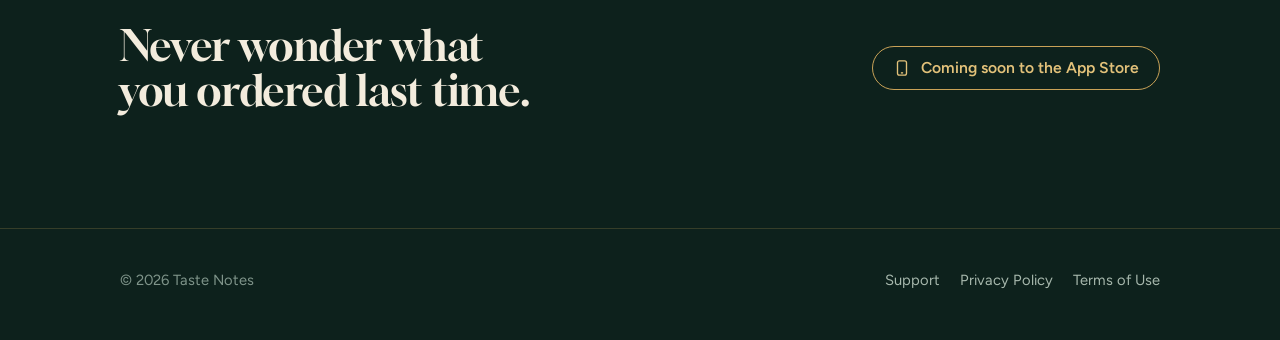
==== commit 02cdf027: "Lifetime launch price $9.99 Co-Authored-By: Claude Opus 5.5 <noreply@anthropic.com> Claude-Session: " ====
--- a/index.html
+++ b/index.html
@@ -238,7 +238,7 @@
       <article class="plan feat">
         <span class="status" data-status="lifetime">At launch</span>
         <h3>Lifetime</h3>
-        <div class="price" data-price="lifetime">$14.99</div>
+        <div class="price" data-price="lifetime">$9.99</div>
         <p class="price-sub" data-note="lifetime">One-time purchase</p>
         <ul class="checks">
           <li>Unlimited restaurants</li>
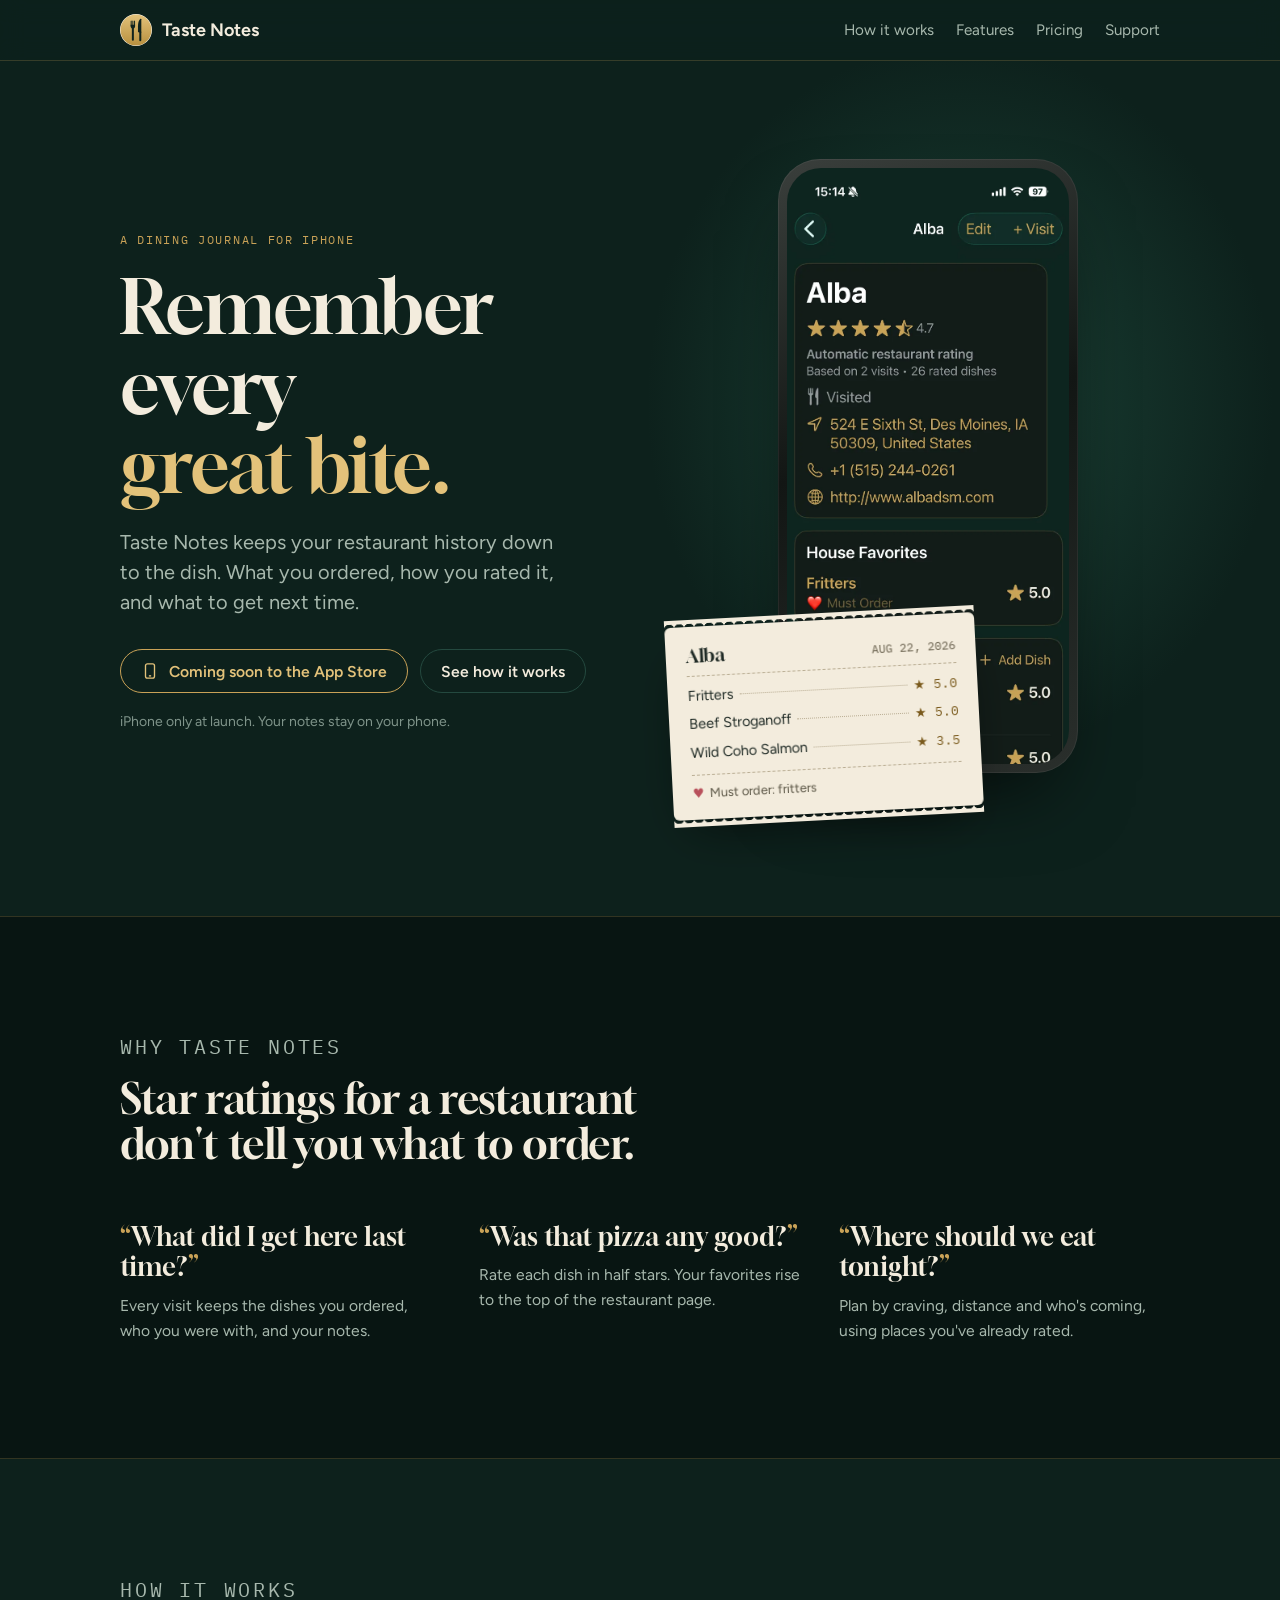
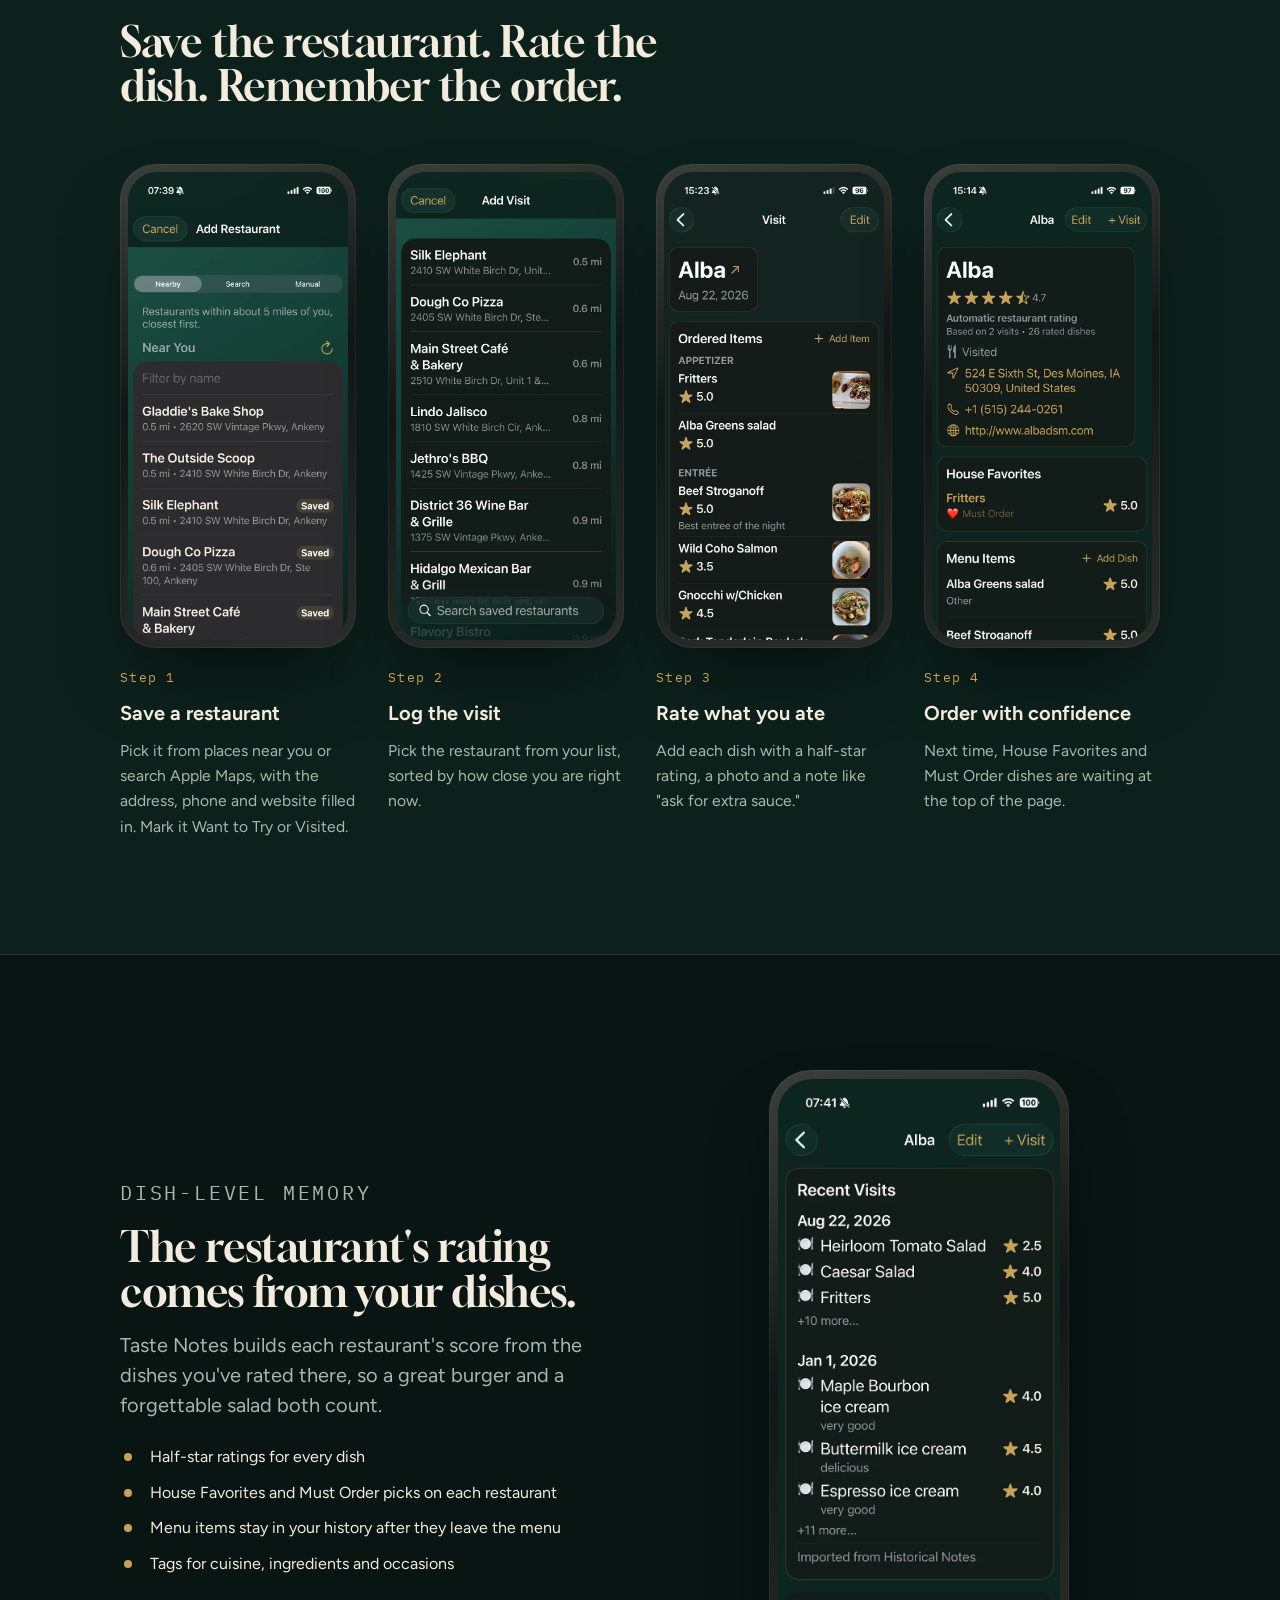
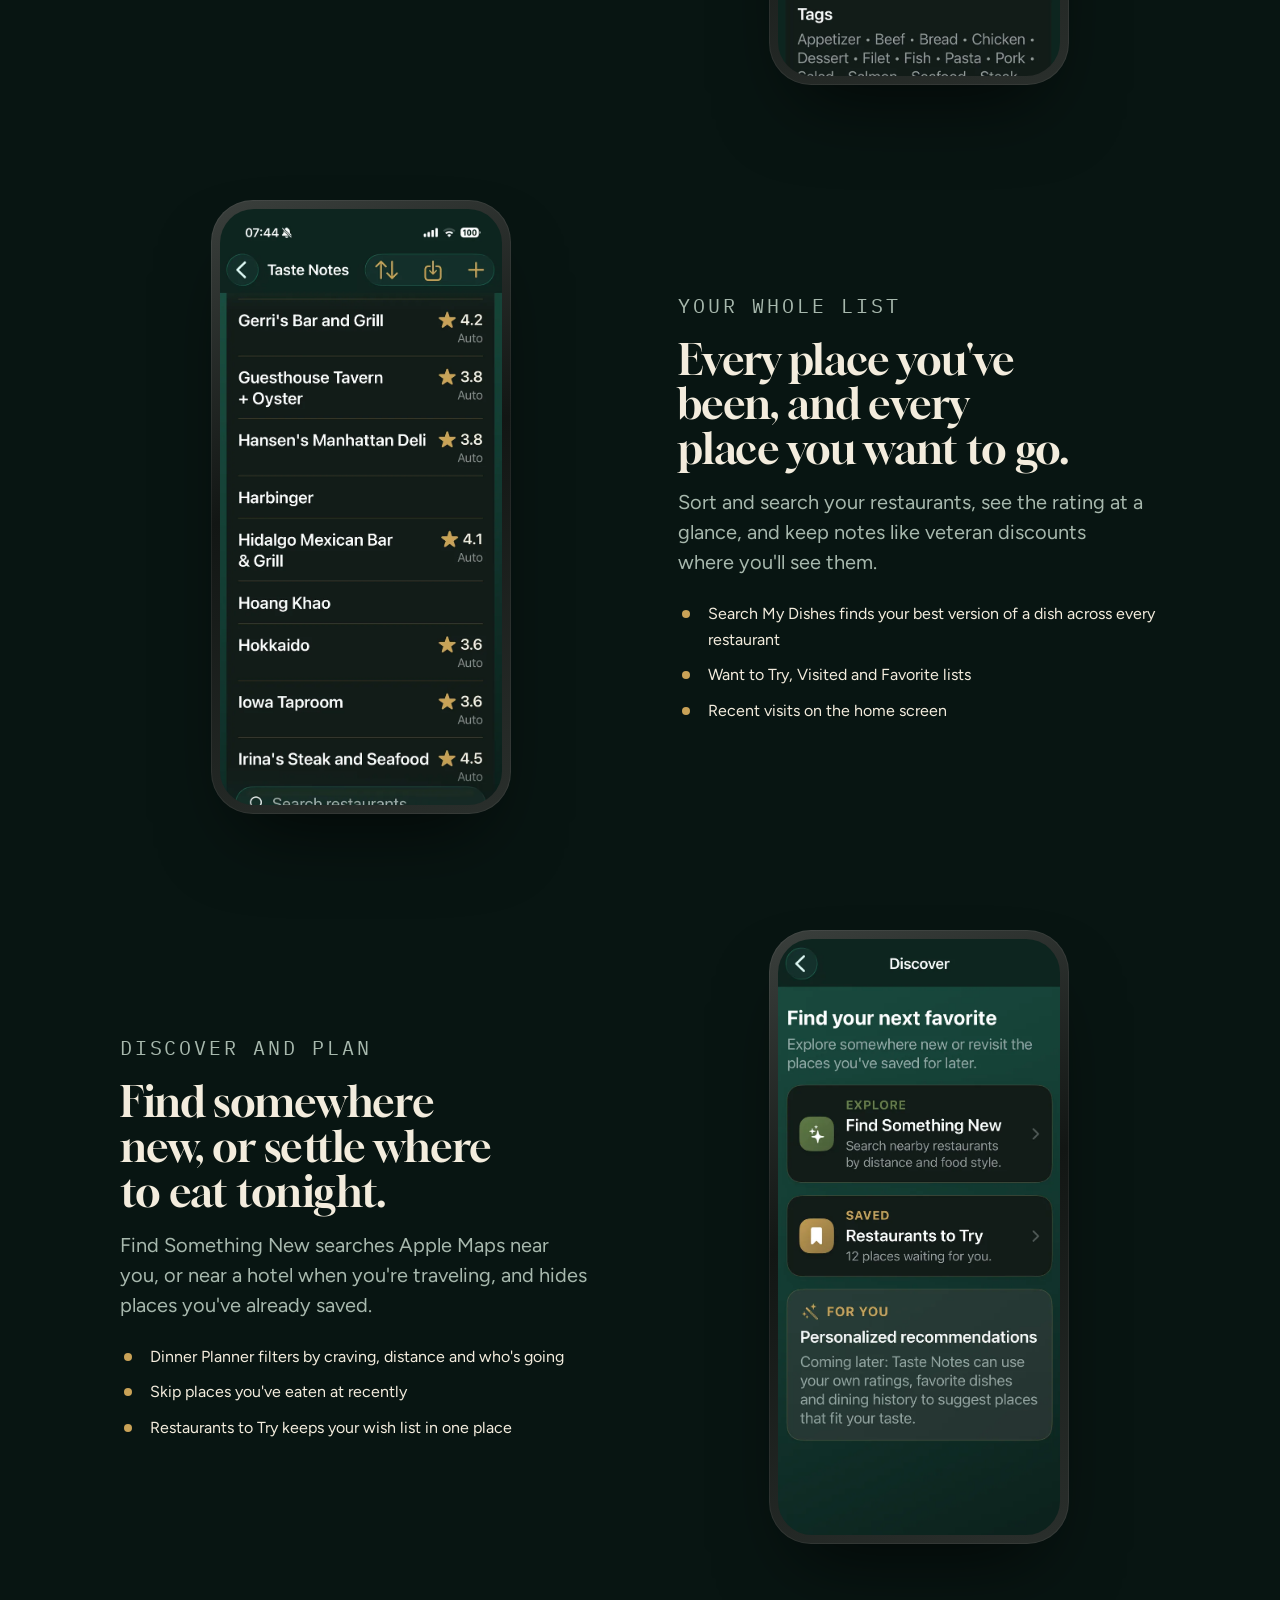
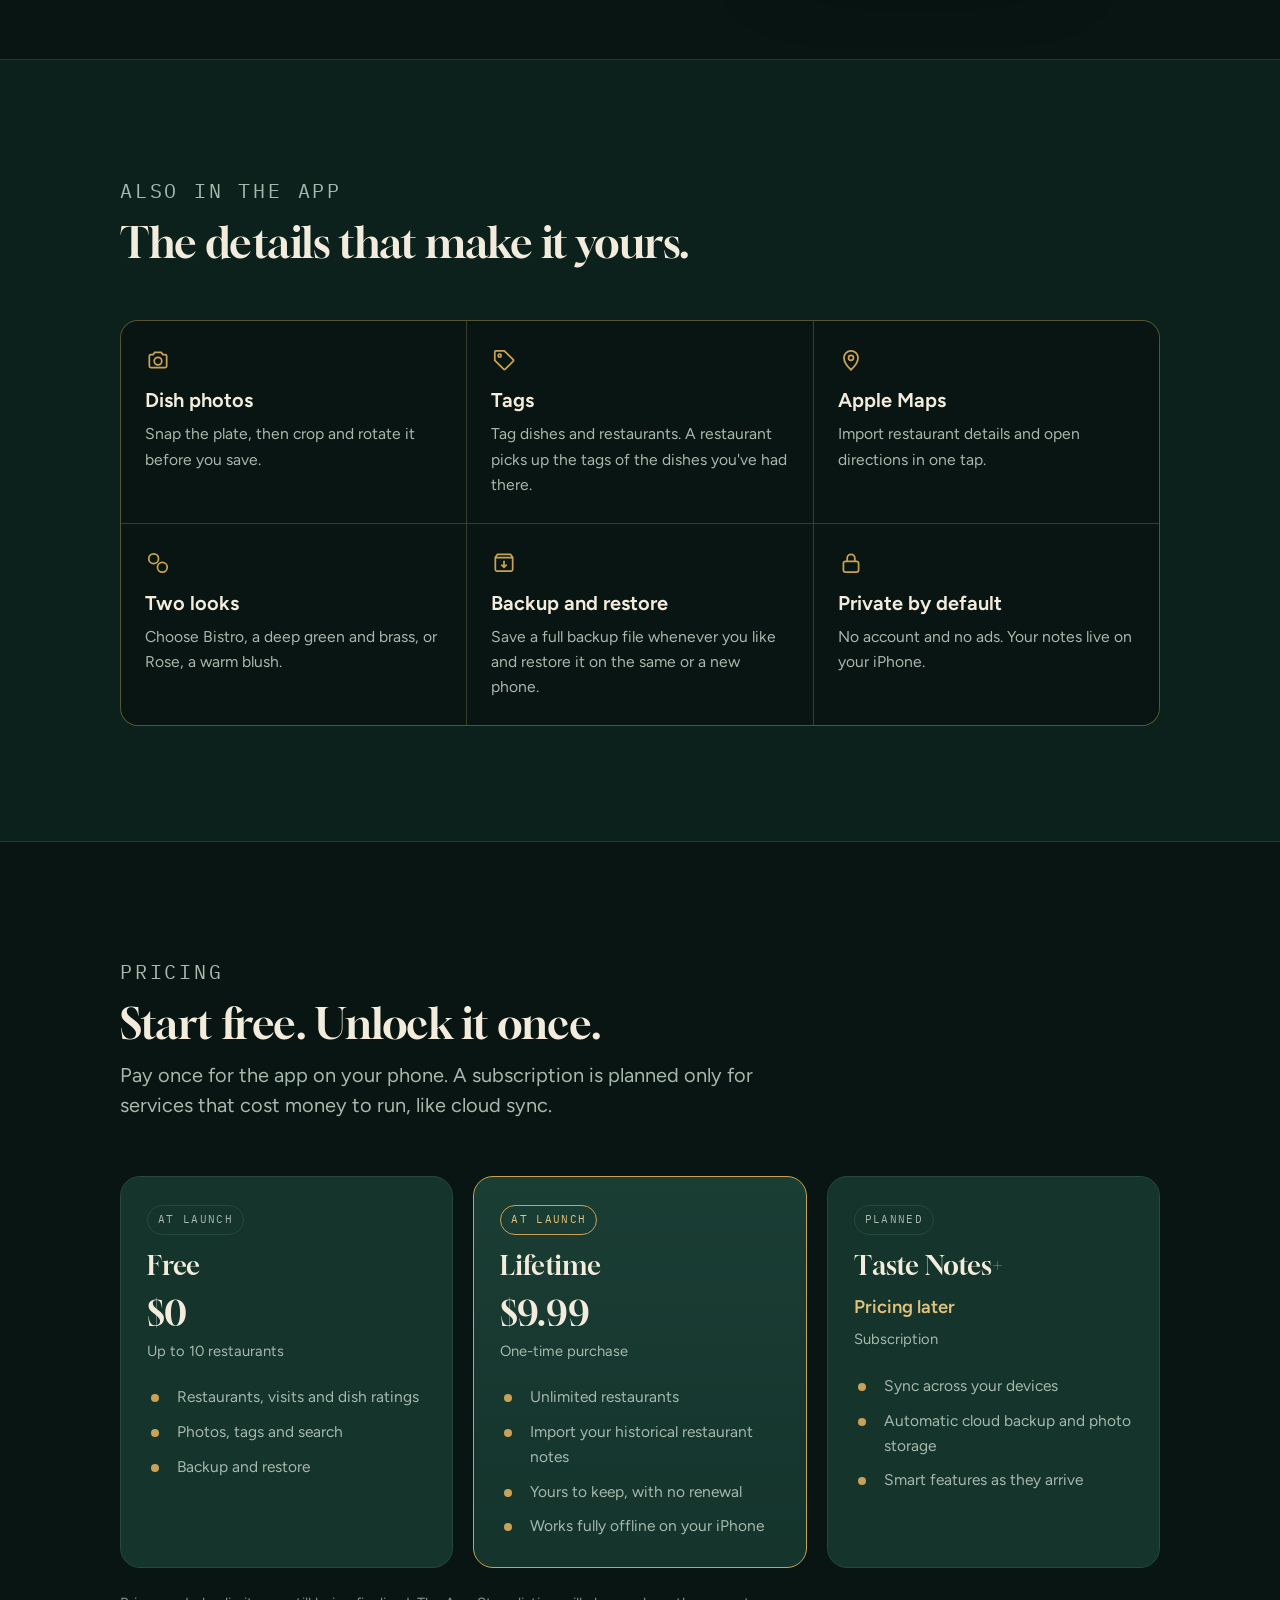
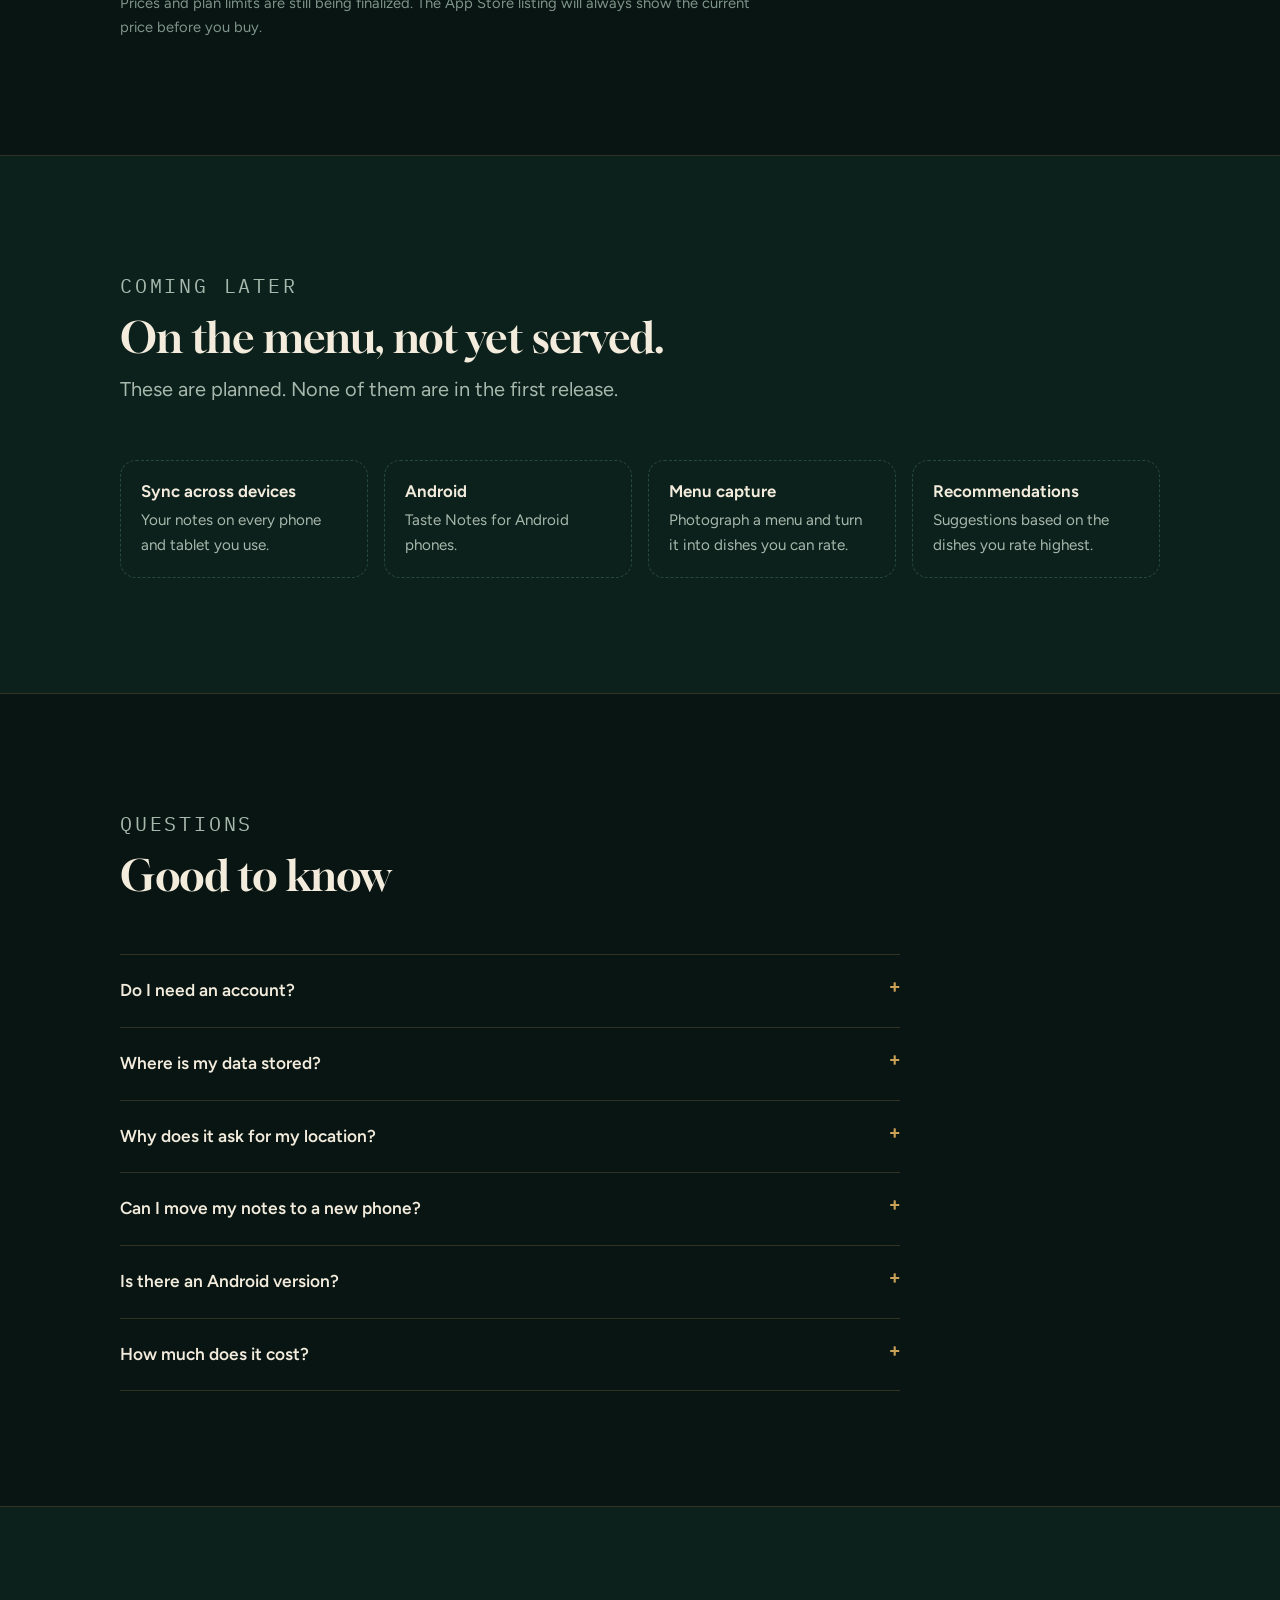
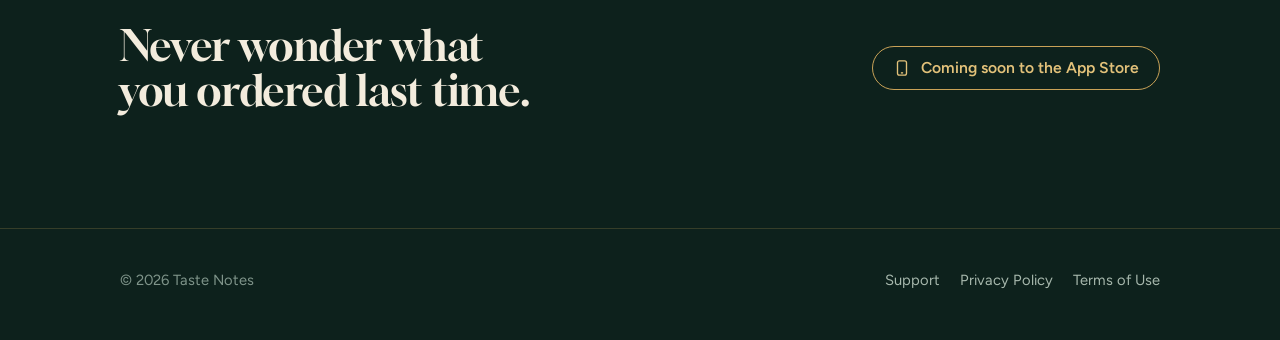
==== commit b6c9b111: "Update website screenshots with new Alba screens Replace restaurant, visit, add-restaurant, history " ====
--- a/index.html
+++ b/index.html
@@ -49,15 +49,15 @@
     </div>
 
     <div class="stage">
-      <div class="phone"><img src="assets/screens/restaurant.webp" alt="Taste Notes restaurant page for Barn Town Brewing, showing a 3.6 automatic rating, House Favorites and menu items" width="720" height="1475"></div>
+      <div class="phone"><img src="assets/screens/restaurant.webp" alt="Taste Notes restaurant page for Alba, showing a 4.7 automatic rating, House Favorites and menu items" width="720" height="1475"></div>
       <aside class="ticket" aria-label="Example visit">
-        <div class="t-head"><span class="t-name">Barn Town Brewing</span><span class="t-date">SEP 11, 2026</span></div>
+        <div class="t-head"><span class="t-name">Alba</span><span class="t-date">AUG 22, 2026</span></div>
         <ul>
-          <li><span class="dish">Cheese curds</span><span class="lead"></span><span class="score">★ 5.0</span></li>
-          <li><span class="dish">Onion haystack</span><span class="lead"></span><span class="score">★ 4.5</span></li>
-          <li><span class="dish">Crab rangoon pizza</span><span class="lead"></span><span class="score">★ 2.0</span></li>
-        </ul>
-        <div class="t-foot"><span class="heart">♥</span> Must order: cheese curds</div>
+          <li><span class="dish">Fritters</span><span class="lead"></span><span class="score">★ 5.0</span></li>
+          <li><span class="dish">Beef Stroganoff</span><span class="lead"></span><span class="score">★ 5.0</span></li>
+          <li><span class="dish">Wild Coho Salmon</span><span class="lead"></span><span class="score">★ 3.5</span></li>
+        </ul>
+        <div class="t-foot"><span class="heart">♥</span> Must order: fritters</div>
       </aside>
     </div>
   </div>
@@ -96,10 +96,10 @@
     </div>
     <ol class="steps">
       <li>
-        <div class="phone sm"><img src="assets/screens/add-restaurant.webp" alt="Add Restaurant screen with Import from Apple Maps" loading="lazy" width="720" height="1475"></div>
+        <div class="phone sm"><img src="assets/screens/add-restaurant.webp" alt="Add Restaurant screen listing nearby restaurants, closest first, with saved places marked" loading="lazy" width="720" height="1475"></div>
         <span class="num"></span>
         <h3>Save a restaurant</h3>
-        <p>Import it from Apple Maps with the address, phone and website filled in. Mark it Want to Try or Visited.</p>
+        <p>Pick it from places near you or search Apple Maps, with the address, phone and website filled in. Mark it Want to Try or Visited.</p>
       </li>
       <li>
         <div class="phone sm"><img src="assets/screens/add-visit.webp" alt="Add Visit screen listing saved restaurants sorted by distance" loading="lazy" width="720" height="1475"></div>
@@ -139,7 +139,7 @@
           <li>Tags for cuisine, ingredients and occasions</li>
         </ul>
       </div>
-      <div class="media"><div class="phone"><img src="assets/screens/history.webp" alt="Recent visits at Barn Town Brewing with each dish's rating" loading="lazy" width="720" height="1475"></div></div>
+      <div class="media"><div class="phone"><img src="assets/screens/history.webp" alt="Recent visits at Alba with each dish's rating" loading="lazy" width="720" height="1475"></div></div>
     </div>
 
     <div class="feature flip">
